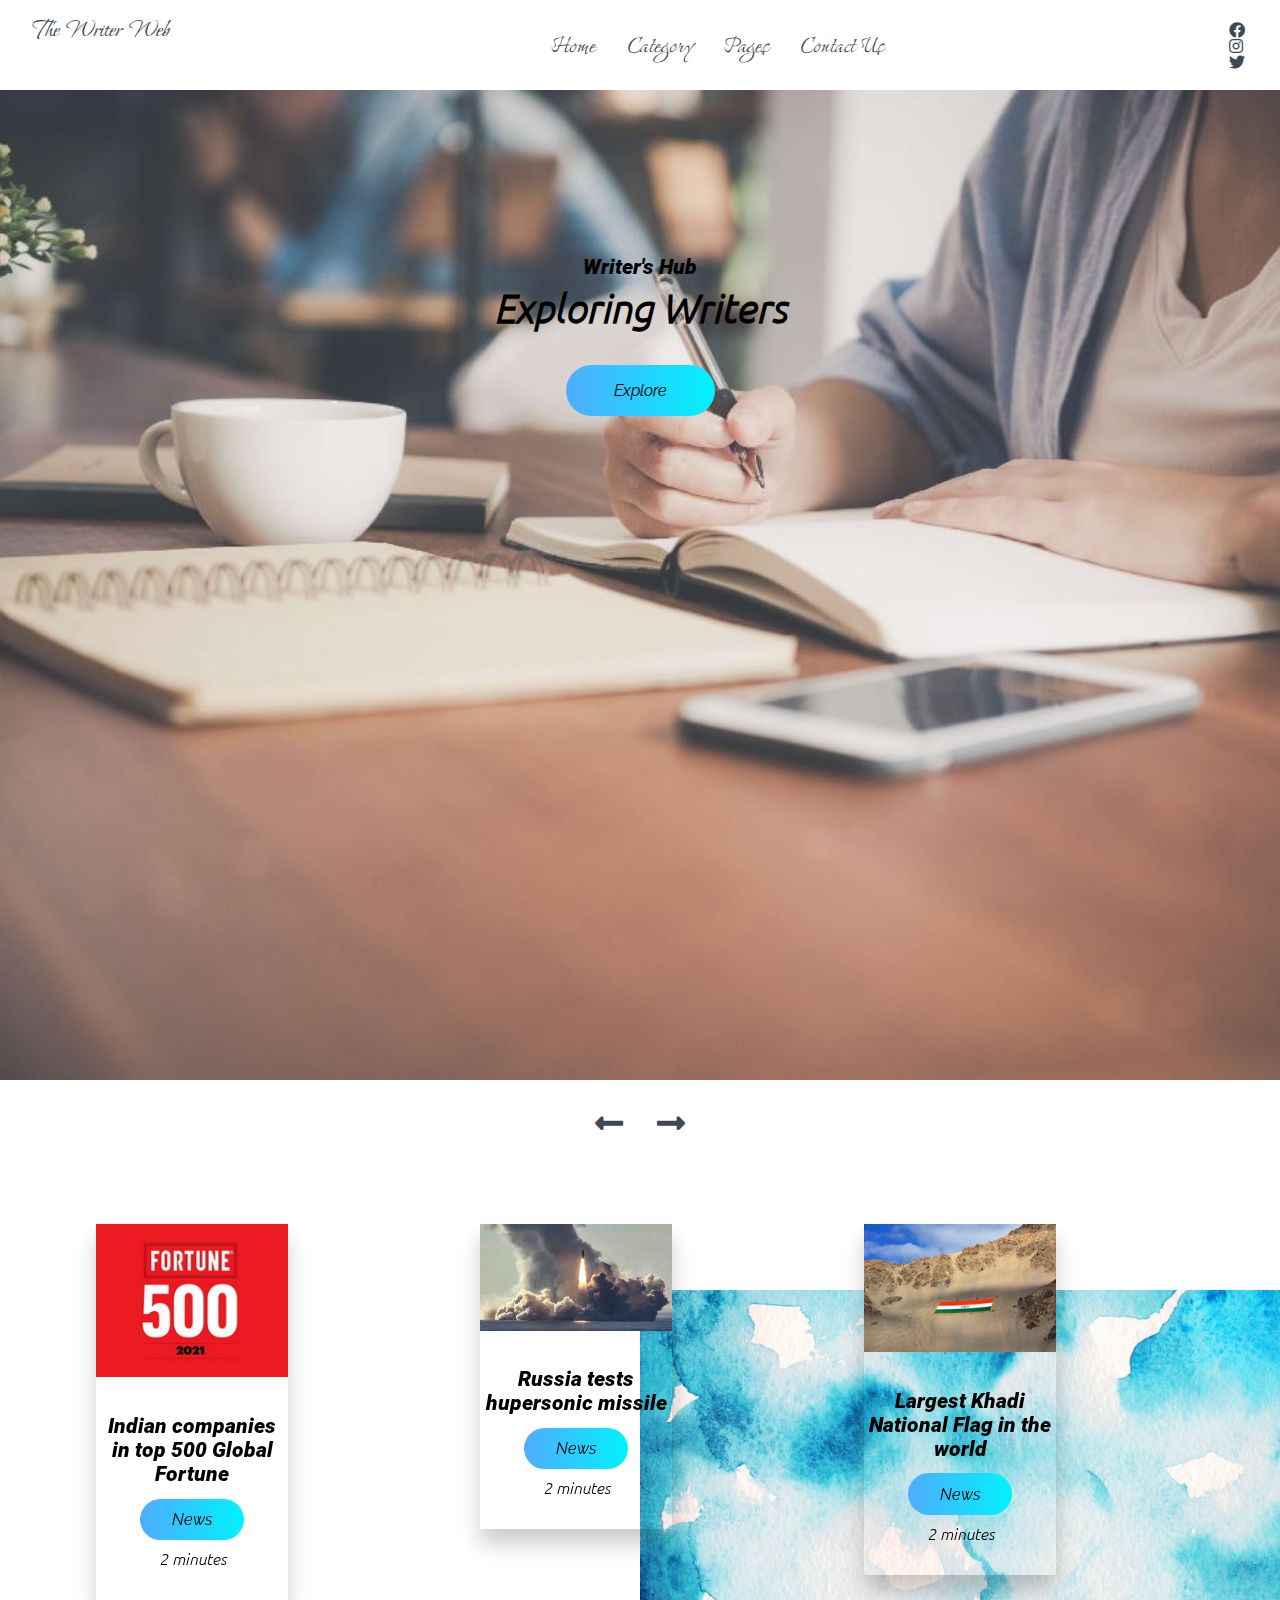
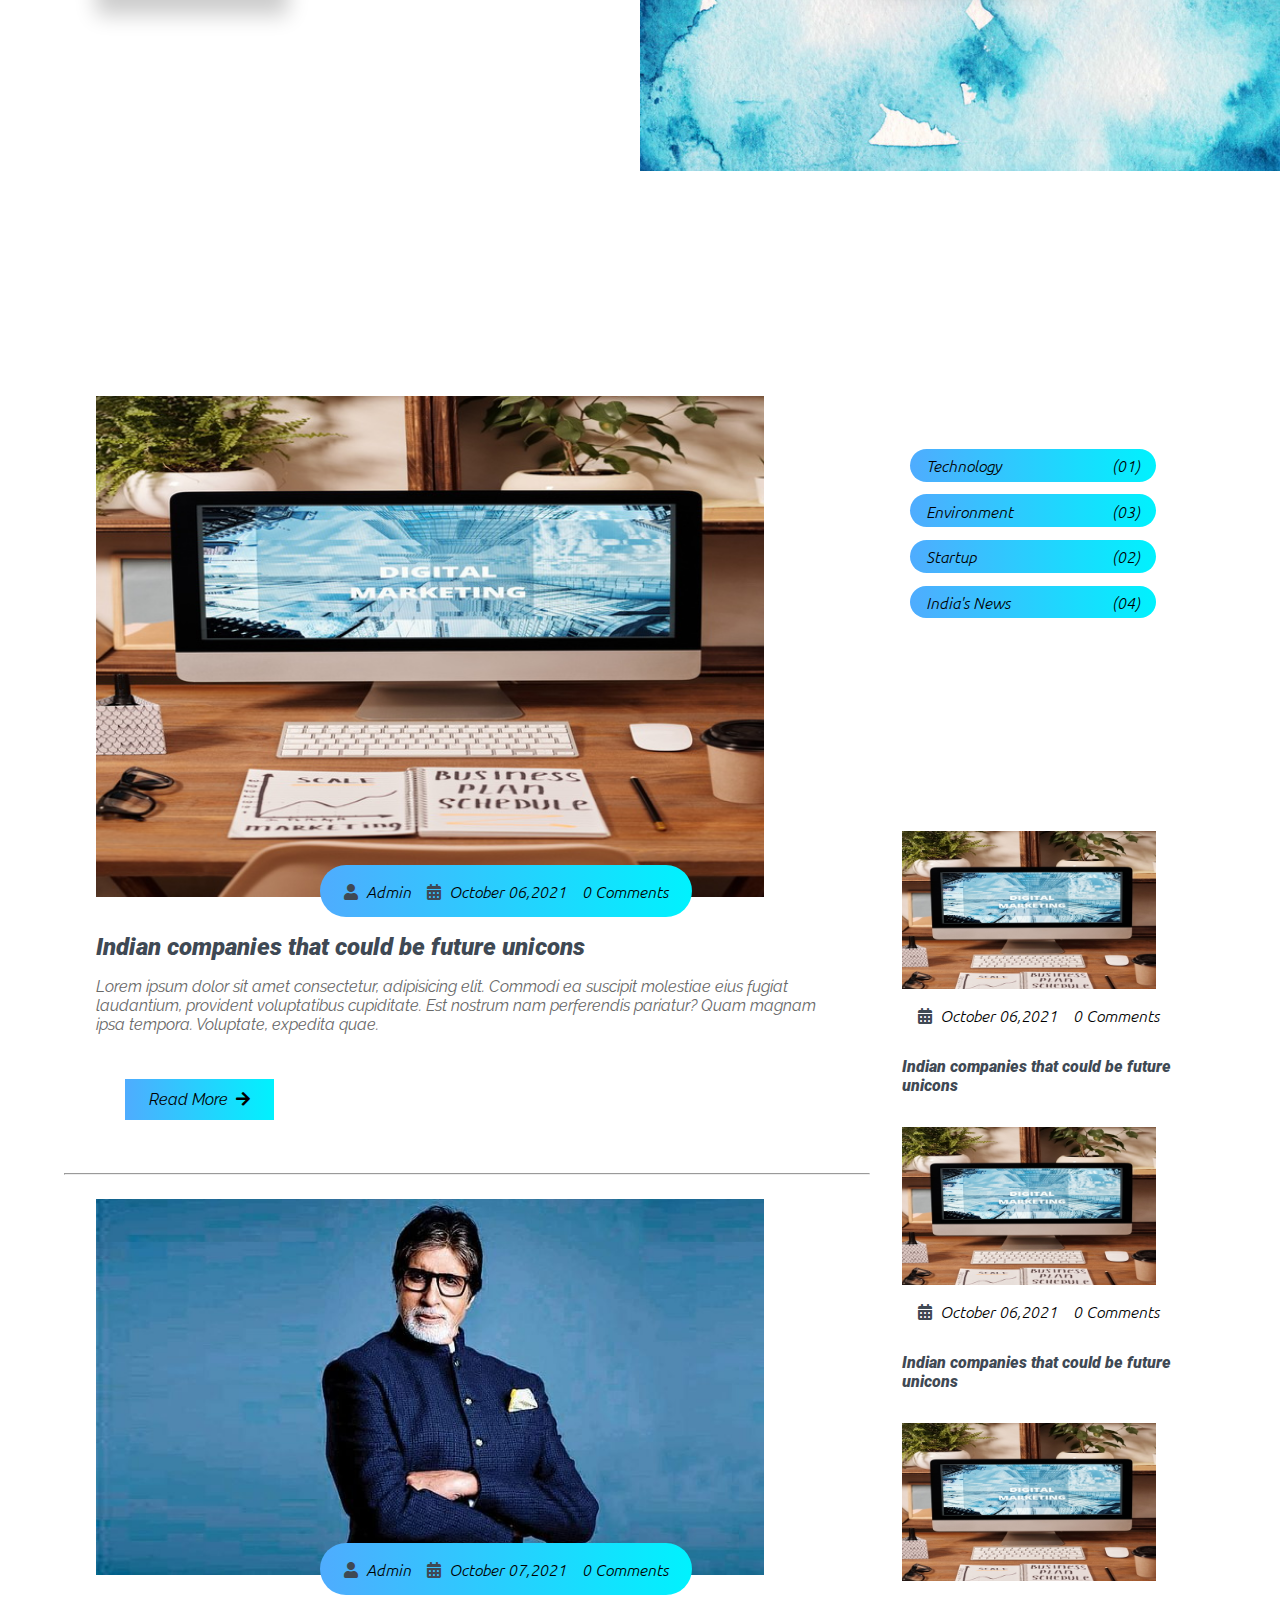
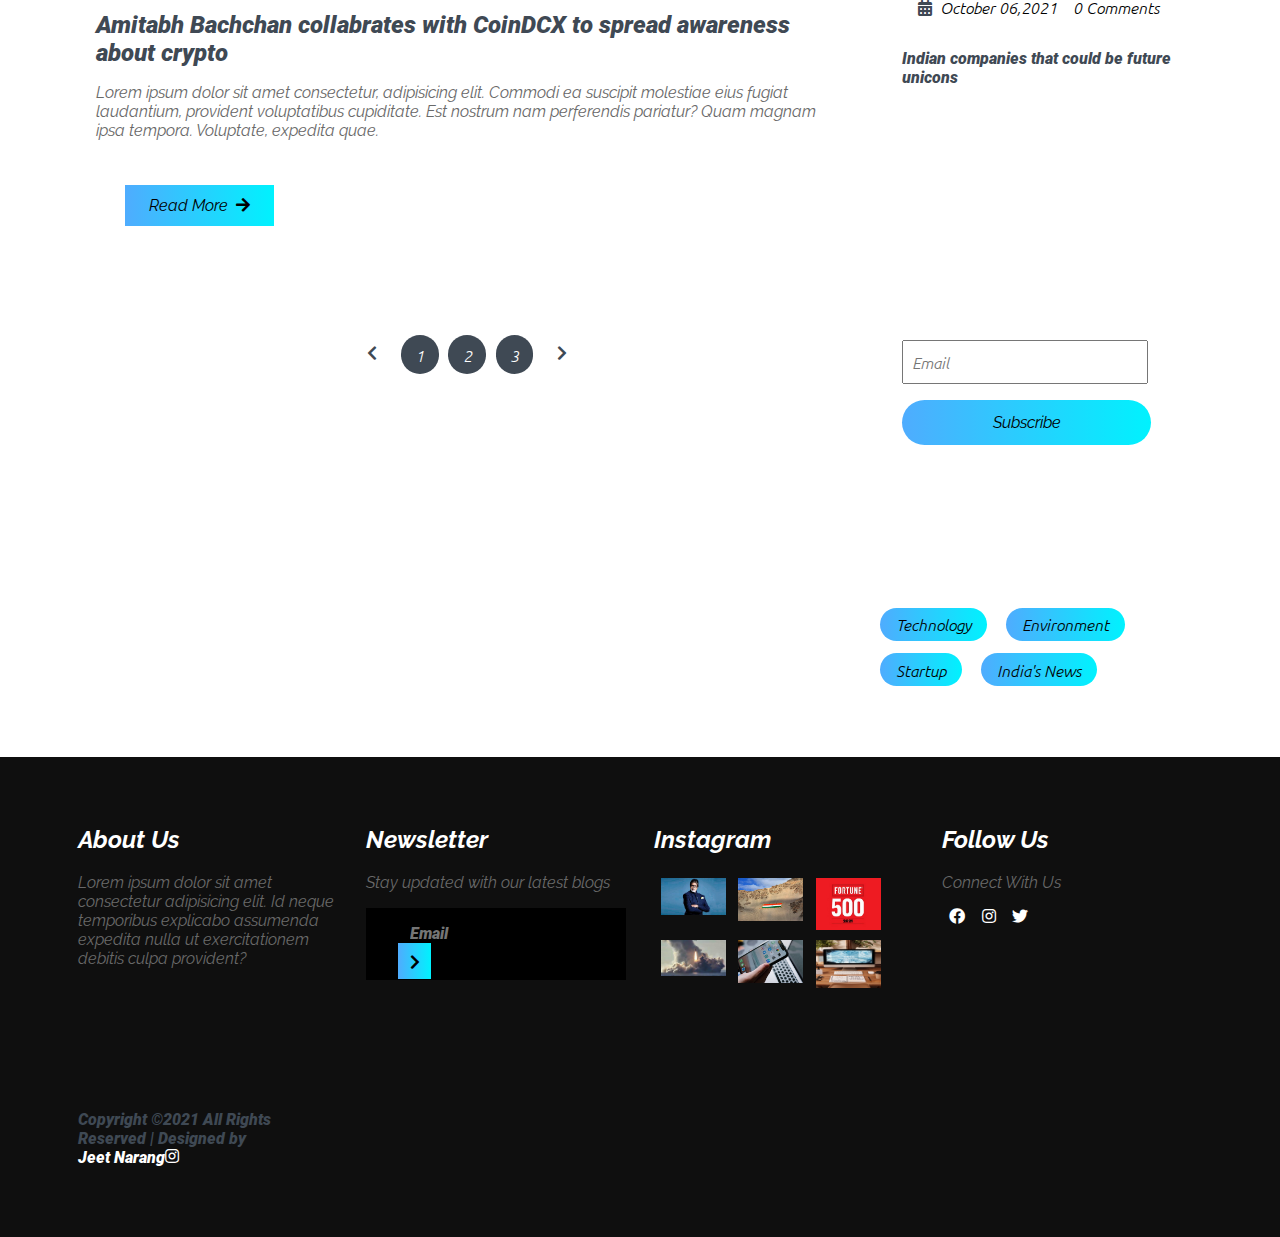
==== index.html @ e05d7107 "init" ====
<!DOCTYPE html>
<html lang="en">
  <head>
    <meta charset="UTF-8" />
    <meta http-equiv="X-UA-Compatible" content="IE=edge" />
    <meta name="viewport" content="width=device-width, initial-scale=1.0" />
    <title>The Writer Web</title>

    <!--Font awesome icon-->

    <link rel="stylesheet" href="./css/all.css" />

    <!-- -------owl-carousel-------- -->
    <link rel="stylesheet" href="./css/owl.carousel.min.css" />
    <link rel="stylesheet" href="./css/owl.theme.default.min.css" />
    <link rel="stylesheet" href="./css/owl.theme.default.css">

    <!--custom style-->
    <link rel="stylesheet" href="./css/style.css" />
  </head>

  <body>
    <!-- -------------------Navigation ------------------------ -->

    <nav class="nav">
      <div class="nav-menu flex-row">
        <div class="nav-brand">
          <a href="#" class="text-gray">The Writer Web</a>
        </div>
        <div class="toggle-collapse">
          <div class="toggle-icons">
            <i class="fas fa-bars"></i>
          </div>
        </div>
        <div>
          <ul class="nav-items">
            <li class="nav-links">
              <a href="#">Home</a>
            </li>
            <li class="nav-links">
              <a href="#">Category</a>
            </li>
            <li class="nav-links">
              <a href="#">Pages</a>
            </li>
            <li class="nav-links">
              <a href="#">Contact Us</a>
            </li>
          </ul>
        </div>
        <div class="social text-gray">
          <a href="#"><i class="fab fa-facebook"></i></a>
          <a href="#"><i class="fab fa-instagram"></i></a>
          <a href="#"><i class="fab fa-twitter"></i></a>
        </div>
      </div>
    </nav>

    <!-- -------x------------Navigation --------------x---------- -->

    <!--------- Main Site Section ------------>

    <main>
      <!----------------Site Title-------------------->

      <section class="site-title">
        <div class="site-background">
          <h3>Writer's Hub</h3>
          <h1>Exploring Writers</h1>
          <button class="btn">Explore</button>
        </div>
      </section>

      <!---------x-------Site Title-----x--------------->

      <!-----------------Blog Carousel----------------->
      <section>
        <div class="blog">
          <div class="container">
            <div class="owl-carousel owl-theme blog-post">
              <div class="blog-content">
                <img src="./Assets/blog/post1.jpg" alt="post-1" />
                <div class="blog-title">
                  <h3>Indian companies in top 500 Global Fortune</h3>
                  <button class="btn btn-blog">News</button>
                  <span>2 minutes</span>
                </div>
              </div>
              <div class="blog-content">
                <img src="./Assets/blog/test missile.jpeg" alt="post-2" />
                <div class="blog-title">
                  <h3>Russia tests hupersonic missile</h3>
                  <button class="btn btn-blog">News</button>
                  <span>2 minutes</span>
                </div>
              </div>
              <div class="blog-content">
                <img src="./Assets/blog/largest khadi flag.jpeg" alt="post-3" />
                <div class="blog-title">
                  <h3>Largest Khadi National Flag in the world</h3>
                  <button class="btn btn-blog">News</button>
                  <span>2 minutes</span>
                </div>
              </div>
              <div class="blog-content">
                <img src="./Assets/blog/sm crisis.jpg" alt="post-4" />
                <div class="blog-title">
                  <h3>Social media down</h3>
                  <button class="btn btn-blog">News</button>
                  <span>2 minutes</span>
                </div>
              </div>
            </div>
            </div>
            <div class="owl-navigation">
              <span class="owl-nav-prev"><i class="fas fa-long-arrow-alt-left"></i></span>
              <span class="owl-nav-next"><i class="fas fa-long-arrow-alt-right"></i></span>
            </div>
            </div>
          </div>
        </div>
      </section>
      <!---------x--------Blog Carousel-----------x---->

      <!-------------- site content---------------->

        <section class="container">
          <div class="site-content">
            <div class="posts">
              <div class="post-content">
                <div class="post-image">
                  <div>
                    <img src="./Assets/Blog content/Startup.jpg" class="img" alt="Blog1" >
                  </div>
                  <div class="post-info flex-row">
                    <span><i class="fas fa-user text-gray"></i>&nbsp;&nbsp;Admin</span>
                    <span><i class="fas fa-calendar-alt text-gray"></i>&nbsp;&nbsp;October 06,2021</span>
                    <span>0 Comments</span>
                  </div>
                </div>
                <div class="post-title">
                  <a href="#">Indian companies that could be future unicons</a>
                  <p>Lorem ipsum dolor sit amet consectetur, adipisicing elit. Commodi ea suscipit molestiae eius fugiat laudantium, provident voluptatibus cupiditate. Est nostrum nam perferendis pariatur? Quam magnam ipsa tempora. Voluptate, expedita quae.</p>
                  <button class="btn post-btn">Read More&nbsp; <i class="fas fa-arrow-right"></i></button>
                </div>
              </div>
              <hr>
              <div class="post-content">
                <div class="post-image">
                  <div>
                    <img src="./Assets/Blog content/AB coindcx.jpg" class="img" alt="Blog2" >
                  </div>
                  <div class="post-info flex-row">
                    <span><i class="fas fa-user text-gray"></i>&nbsp;&nbsp;Admin</span>
                    <span><i class="fas fa-calendar-alt text-gray"></i>&nbsp;&nbsp;October 07,2021</span>
                    <span>0 Comments</span>
                  </div>
                </div>
                <div class="post-title">
                  <a href="#">Amitabh Bachchan collabrates with CoinDCX to spread awareness about crypto</a>
                  <p>Lorem ipsum dolor sit amet consectetur, adipisicing elit. Commodi ea suscipit molestiae eius fugiat laudantium, provident voluptatibus cupiditate. Est nostrum nam perferendis pariatur? Quam magnam ipsa tempora. Voluptate, expedita quae.</p>
                  <button class="btn post-btn">Read More&nbsp; <i class="fas fa-arrow-right"></i></button>
                </div>
              </div>
              <div class="pagination flex-row">
                <a href="#"><i class="fas fa-chevron-left"></i></a>
                <a href="#" class="Pages">1</a>
                <a href="#" class="Pages">2</a>
                <a href="#" class="Pages">3</a>
                <a href="#"><i class="fas fa-chevron-right"></i></a>
              </div>
            </div>
            <aside class="sidebar">
              <div class="category">
                <h2>Category</h2>
                <ul class="category-list">
                  <li class="list-items">
                    <a href="#">Technology</a>
                      <span>(01)</span>
                  </li>
                  <li class="list-items">
                    <a href="#">Environment</a>
                      <span>(03)</span>
                  </li>
                  <li class="list-items">
                    <a href="#">Startup</a>
                      <span>(02)</span>
                  </li>
                  <li class="list-items">
                    <a href="#">India's News</a>
                      <span>(04)</span>
                  </li>
                </ul>
              </div>
              <div class="popular-post">
                <h2>popular Post</h2>
                <div class="post-content">
                  <div class="post-image">
                    <div>
                      <img src="./Assets/Blog content/Startup.jpg" class="img" alt="Blog1" >
                    </div>
                    <div class="post-info flex-row">
                      <span><i class="fas fa-calendar-alt text-gray"></i>&nbsp;&nbsp;October 06,2021</span>
                      <span>0 Comments</span>
                    </div>
                  </div>
                  <div class="post-title">
                    <a href="#">Indian companies that could be future unicons</a>
                  </div>
                </div>
                <div class="post-content">
                  <div class="post-image">
                    <div>
                      <img src="./Assets/Blog content/Startup.jpg" class="img" alt="Blog1" >
                    </div>
                    <div class="post-info flex-row">
                      <span><i class="fas fa-calendar-alt text-gray"></i>&nbsp;&nbsp;October 06,2021</span>
                      <span>0 Comments</span>
                    </div>
                  </div>
                  <div class="post-title">
                    <a href="#">Indian companies that could be future unicons</a>
                  </div>
                </div>
                <div class="post-content">
                  <div class="post-image">
                    <div>
                      <img src="./Assets/Blog content/Startup.jpg" class="img" alt="Blog1" >
                    </div>
                    <div class="post-info flex-row">
                      <span><i class="fas fa-calendar-alt text-gray"></i>&nbsp;&nbsp;October 06,2021</span>
                      <span>0 Comments</span>
                    </div>
                  </div>
                  <div class="post-title">
                    <a href="#">Indian companies that could be future unicons</a>
                  </div>
                </div>
              </div>
              <div class="newsletter">
                <h2>Newsletter</h2>
                <div class="form-element">
                  <input type="text" class="input-element" placeholder="Email">
                  <button class="btn form-btn">Subscribe</button>
                </div>
              </div>
              <div class="popular-tags">
                <h2>Popular Tags</h2>
                <div class="tags flex-row">
                  <span class="tag">Technology</span>
                  <span class="tag">Environment</span>
                  <span class="tag">Startup</span>
                  <span class="tag">India's News</span>
                </div>
              </div>
            </aside>
          </div>
        </section>

      <!----x---------- site content------------x---->
    </main>

    <!----x----- Main Site Section -----x------->


    <!-- ---------Footer----------- -->

    <footer class="footer">
      <div class="container">
        <div class="about-us">
          <h2>About Us</h2>
          <p>Lorem ipsum dolor sit amet consectetur adipisicing elit. Id neque temporibus explicabo assumenda expedita nulla ut exercitationem debitis culpa provident?</p>
        </div>
        <div class="newsletter">
          <h2>Newsletter</h2> 
          <p>Stay updated with our latest blogs</p>
          <div class="form-element">
            <input type="text" placeholder="Email"><span><i class="fas fa-chevron-right"></i></span>
          </div>
        </div>
        <div class="instagram">
          <h2>Instagram</h2>
          <div class="flex-row">
            <img src="./Assets/Instagram/Amitabh coindcx.jpg" alt="insta1">
            <img src="./Assets/Instagram/khadi flag.jpeg" alt="insta2">
            <img src="./Assets/Instagram/Fortune.jpg" alt="insta3">
          </div>
          <div class="flex-row">
            <img src="./Assets/Instagram/Russia test.jpeg" alt="insta4">
            <img src="./Assets/Instagram/Social Media.jpg" alt="insta5">
            <img src="./Assets/Instagram/Start-up.jpg" alt="insta6">
          </div>
        </div>
        <div class="follow-us">
          <h2>Follow Us</h2>
          <p>Connect With Us</p>
          <div>
            <i class="fab fa-facebook"></i>
            <i class="fab fa-instagram"></i>
            <i class="fab fa-twitter"></i>
        </div>
      </div>
      <div class="rights">
        <h4 class="text-gray">
          Copyright &copy;2021 All Rights Reserved | Designed by 
          <a href="https://www.instagram.com/jeetnarang/" target="black">Jeet Narang <i class="fab fa-instagram"></i></a>
        </h4>
      </div>
    </footer>

    <!-- ---x------Footer--------x--- -->
  </body>
  <!--jQuery Library file-->
  <script src="./js/jquery-3.6.0.min.js"></script>

  <!-- -------owl-carousel js-------- -->
  <script src="./js/owl.carousel.min.js"></script>

  <!--custom Javascript file-->
  <script src="./js/main.js"></script>
  <script>
  console.log($);
  </script>
</html>
---- css/style.css ----
@import url("../css/fonts.css");

html,
body {
  margin: 0%;
  box-sizing: border-box;
  overflow-x: hidden;
}

:root {
  /*   theme font-family  */

  --Bonheur_Royale: "Bonheur_Royale", cursive;
  --Grey_Qo: "Grey_Qo", cursive;
  --Raleway: "Raleway", cursive;
  --Roboto: "Roboto", cursive;
  --Ubuntu: "Ubuntu", cursive;

  /*  Theme Color  */
  --text-gray: #3f4954;
  --light-blue: #90e0ef;
  --bg-color: #0f0f0f;
  --white: #ffffff;
  --midnight: #104f55;

  /* gradient color*/
  --web: linear-gradient(to right, #4facfe 0%, #00f2fe 100%);
}

/*------------Global classes-------------*/

a {
  display: flex;
  text-decoration: none;
  color: var(--text-gray);
}

.flex-row {
  display: flex;
  flex-direction: row;
  flex-wrap: wrap;
}

ul {
  list-style-type: none;
}

h1 {
  font-family: var(--Ubuntu);
  font-size: 2.5rem;
}

h2 {
  font-family: var(--Raleway);
}

h3 {
  font-family: var(--Roboto);
  font-size: 1.3rem;
}
.btn {
  border: none;
  border-radius: 2rem;
  padding: 1rem 3rem;
  font-size: 1rem;
  font-family: var(--Raleway);
  cursor: pointer;
}

span {
  font-family: var(--Ubuntu);
}

.container {
  margin: 0 5vw;
}

.text-gray {
  color: var(--text-gray);
}

p {
  font-family: var(--Raleway);
  color: dimgrey;
}

/*------x------Global classes------x-------*/

/*-------------navbar-----------*/

.nav {
  background: white;
  padding: 0 2rem;
  height: 0rem;
  min-height: 10vh;
  overflow: hidden;
  transition: height 1s ease-in-out;
}

.nav-menu {
  justify-content: space-between;
}

.toggle-collapse {
  position: absolute;
  top: 0%;
  width: 90%;
  cursor: pointer;
  display: none;
}

.toggle-icons {
  display: flex;
  justify-content: flex-end;
  padding: 1.7rem 0;
}

.toggle-icons i {
  font-size: 1.4rem;
  color: var(--text-gray);
}

.collapse {
  height: 30rem;
}

.nav-items {
  display: flex;
  margin: 0;
}

.nav-links {
  padding: 1.6rem 1rem;
  font-size: 1.1rem;
  position: relative;
  font-family: var(--Grey_Qo);
  font-size: 1.8rem;
}

.nav-links:hover {
  background-color: var(--midnight);
}

.nav-links:hover a {
  color: var(--white);
}

.nav-brand a {
  font-size: 1.6rem;
  padding: 1rem 0;
  display: block;
  font-family: var(--Bonheur_Royale);
  font-size: 1.6rem;
}

.social {
  padding: 1.4rem 0;
}

.social i {
  padding: 0 0.2rem;
}

.social i:hover {
  color: #00f2fe;
}
/*----x---------navbar-----x------*/

/* ---------Main Section-------------- */

/*----------Site Title-------------*/

.site-title {
  background: url(../Assets/background\ image01.jpg);
  background-size: cover;
  height: 110vh;
  display: flex;
  justify-content: center;
}

.site-background {
  padding-top: 10rem;
  text-align: center;
  color: black;
}

.site-title h1,
h3 {
  margin: 0.3rem;
}

.btn {
  margin: 1.8rem;
  background: var(--web);
}

.btn:hover {
  background: transparent;
  border: 1px solid white;
  color: black;
}

/*-----x-----Site Title------x-------*/

/*---------------Blog Carousel--------------*/

.blog {
  background: url(..//Assets/abstract.jpg);
  background-repeat: no-repeat;
  background-position: right;
  height: 100vh;
  width: 100%;
  background-size: 50%;
}

.blog-post {
  padding-top: 6rem;
}

.blog-content {
  display: flex;
  flex-direction: column;
  text-align: center;
  width: 50%;
  margin: 3rem 2rem;
  box-shadow: 0 15px 20px rgba(0, 0, 0, 0.2);
}

.blog-title {
  padding: 2rem 0;
}

.btn-blog {
  padding: 0.7rem 2rem;
  background: var(--web);
  margin: 0.5rem;
}

.blog-content span {
  display: block;
}

.owl-nav {
  position: absolute;
  top: 0%;
  margin: 0 auto;
  width: 100%;
}

.owl-nav .owl-nav-prev.owl-nav-prev,
.owl-nav .owl-nav-next.owl-nav-next {
  color: var(--text-gray);
  background: transparent;
  font-size: 2rem;
}

.owl-theme .owl-nav [class*="owl-"]:hover {
  background: transparent;
  color: var(--text-gray);
}

/*-----x----------Blog Carousel------x--------*/

/*--------- site content----------*/

.site-content {
  display: grid;
  grid-template-columns: 70% 30%;
}

.post-content {
  width: 100%;
}

.post-content > .post-image,
.post-title {
  padding: 1rem 2rem;
  position: relative;
}
.post-content > .post-image .post-info {
  background: var(--web);
  padding: 1rem 1rem;
  position: absolute;
  bottom: 0%;
  left: 20vw;
  border-radius: 3rem;
}

.post-content > .post-image > div {
  overflow: hidden;
}

.site-content .post-content > .post-image .img {
  width: 90%;
  transition: all 1s ease;
}

.post-content > .post-image .img:hover {
  transform: scale(1.3);
}

.post-content > .post-image .post-info span {
  margin: 0 0.5rem;
}

.post-title a {
  font-family: var(--Roboto);
  font-size: 1.5rem;
}
.post-btn {
  border-radius: 0;
  padding: 0.7rem 1.5rem;
}

.site-content .pagination {
  justify-content: center;
  color: var(--text-gray);
  margin: 4rem 0;
}

.pagination a {
  padding: 0.6rem 0.9rem;
  border-radius: 2rem;
  margin: 0 0.3rem;
  font-family: var(--Ubuntu);
}

.Pages {
  background: var(--text-gray);
  color: white;
}

/*-----x---- site content------x----*/

/*--------Sidebar----------*/

.site-content > .sidebar .category-list {
  font-family: var(--Ubuntu);
}

.site-content > .sidebar .category-list .list-items {
  background: var(--web);
  padding: 0.4rem 1rem;
  margin: 0.8rem 0;
  border-radius: 3rem;
  width: 70%;
  display: flex;
  justify-content: space-between;
}

.site-content > .sidebar .category-list .list-items a {
  color: black;
}

.popular-post .site-content {
  padding: 1rem 0;
}

.popular-post h2 {
  padding-top: 8rem;
}

.popular-post .post-info {
  padding-top: 0.4rem 0.1rem !important;
  bottom: 0rem !important;
  left: 1.5rem !important;
  border-radius: 0rem !important;
  background: white !important;
}

.popular-post a {
  font-size: 1rem;
}

.newsletter {
  padding-top: 10rem;
}

.form-element {
  padding: 0.5rem 2rem;
}

.input-element {
  width: 80%;
  height: 1.9rem;
  padding: 0.3rem 0.5rem;
  font-family: var(--Ubuntu);
  font-size: 1rem;
}

.form-btn {
  padding: 0.8rem 32%;
  margin: 1rem 0;
}

.popular-tags {
  padding: 4rem 0;
}

.popular-tags .tags .tag {
  background: var(--web);
  padding: 0.4rem 1rem;
  border-radius: 3rem;
  margin: 0.4rem 0.6rem;
}
/*---x-----Sidebar-------x---*/

/* -----x----Main Section------x------- */

/* --------Footer----------*/

.footer {
  height: 100%;
  background: var(--bg-color);
  position: relative;
}

.footer .container {
  display: grid;
  grid-template-columns: repeat(4, 1fr);
}

.footer .container > div {
  flex-grow: 1;
  flex-basis: 0;
  padding: 3rem 0.9rem;
}

.container h2 {
  color: var(--white);
}

footer.footer .newsletter .form-element {
  background: black;
  display: inline-block;
}

footer.footer .newsletter .form-element input {
  padding: 0.5rem 0.7rem;
  border: none;
  background: transparent;
  color: white;
  font-family: var(--Roboto);
  font-size: 1rem;
  width: 74%;
}

footer.footer .newsletter .form-element span {
  background: var(--web);
  padding: 0.5rem 0.7rem;
  cursor: pointer;
}

footer.footer .newsletter .form-element .form-btn {
  background: var(--web);
}

.footer .instagram div > img {
  display: inline-block;
  width: 25%;
  height: 50%;
  margin: 0.3rem 0.4rem;
}

footer.footer .follow-us div i {
  color: var(--white);
  padding: 0 0.4rem;
}

footer.footer .rights {
  justify-content: center;
  font-family: var(--Roboto);
  color: white;
}

footer.footer .rights h4 a {
  color: white;
}

/* ---x-----Footer-------x---*/

/*    Viewpoint less then or equal to 750px    */

@media only screen and (max-width: 750px) {
  .nav-menu,
  .nav-items {
    flex-direction: column;
  }

  .toggle-collapse {
    display: initial;
  }
}

/*  x  Viewpoint less then or equal to 750px  x  */
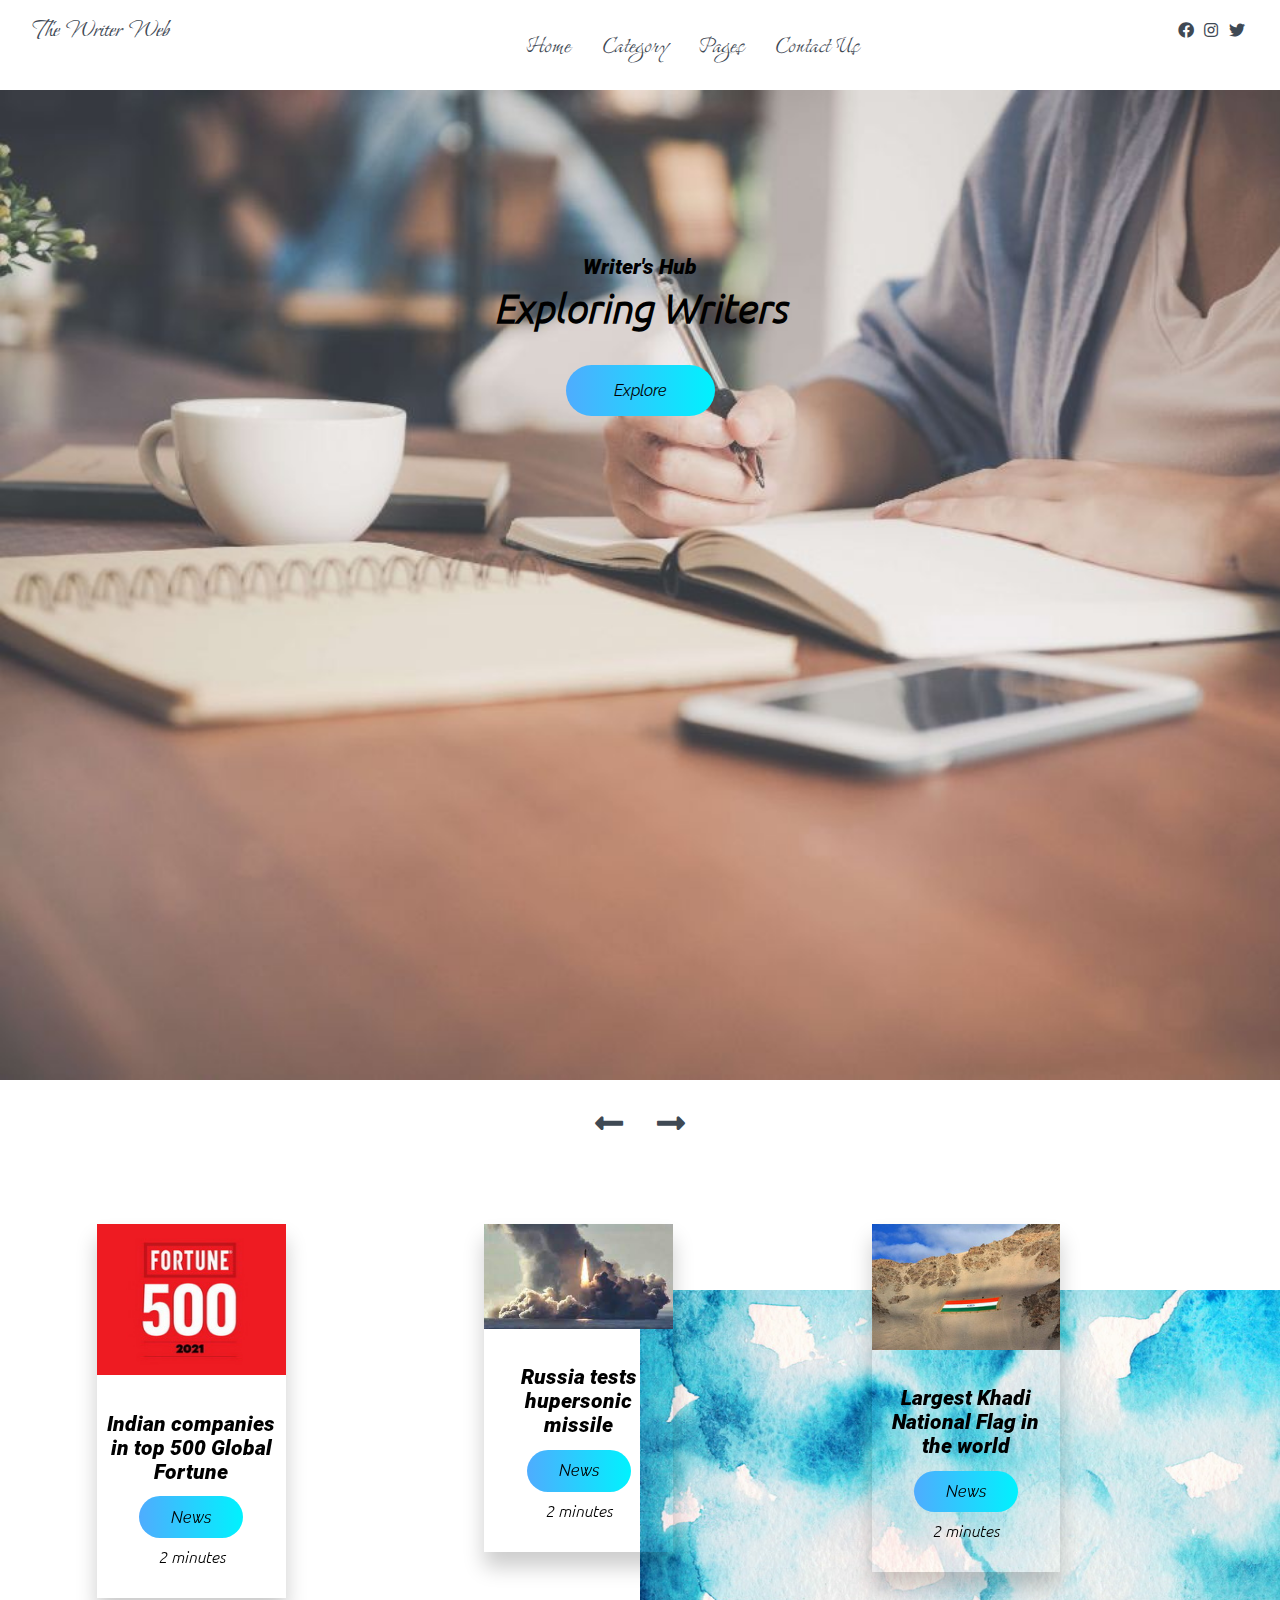
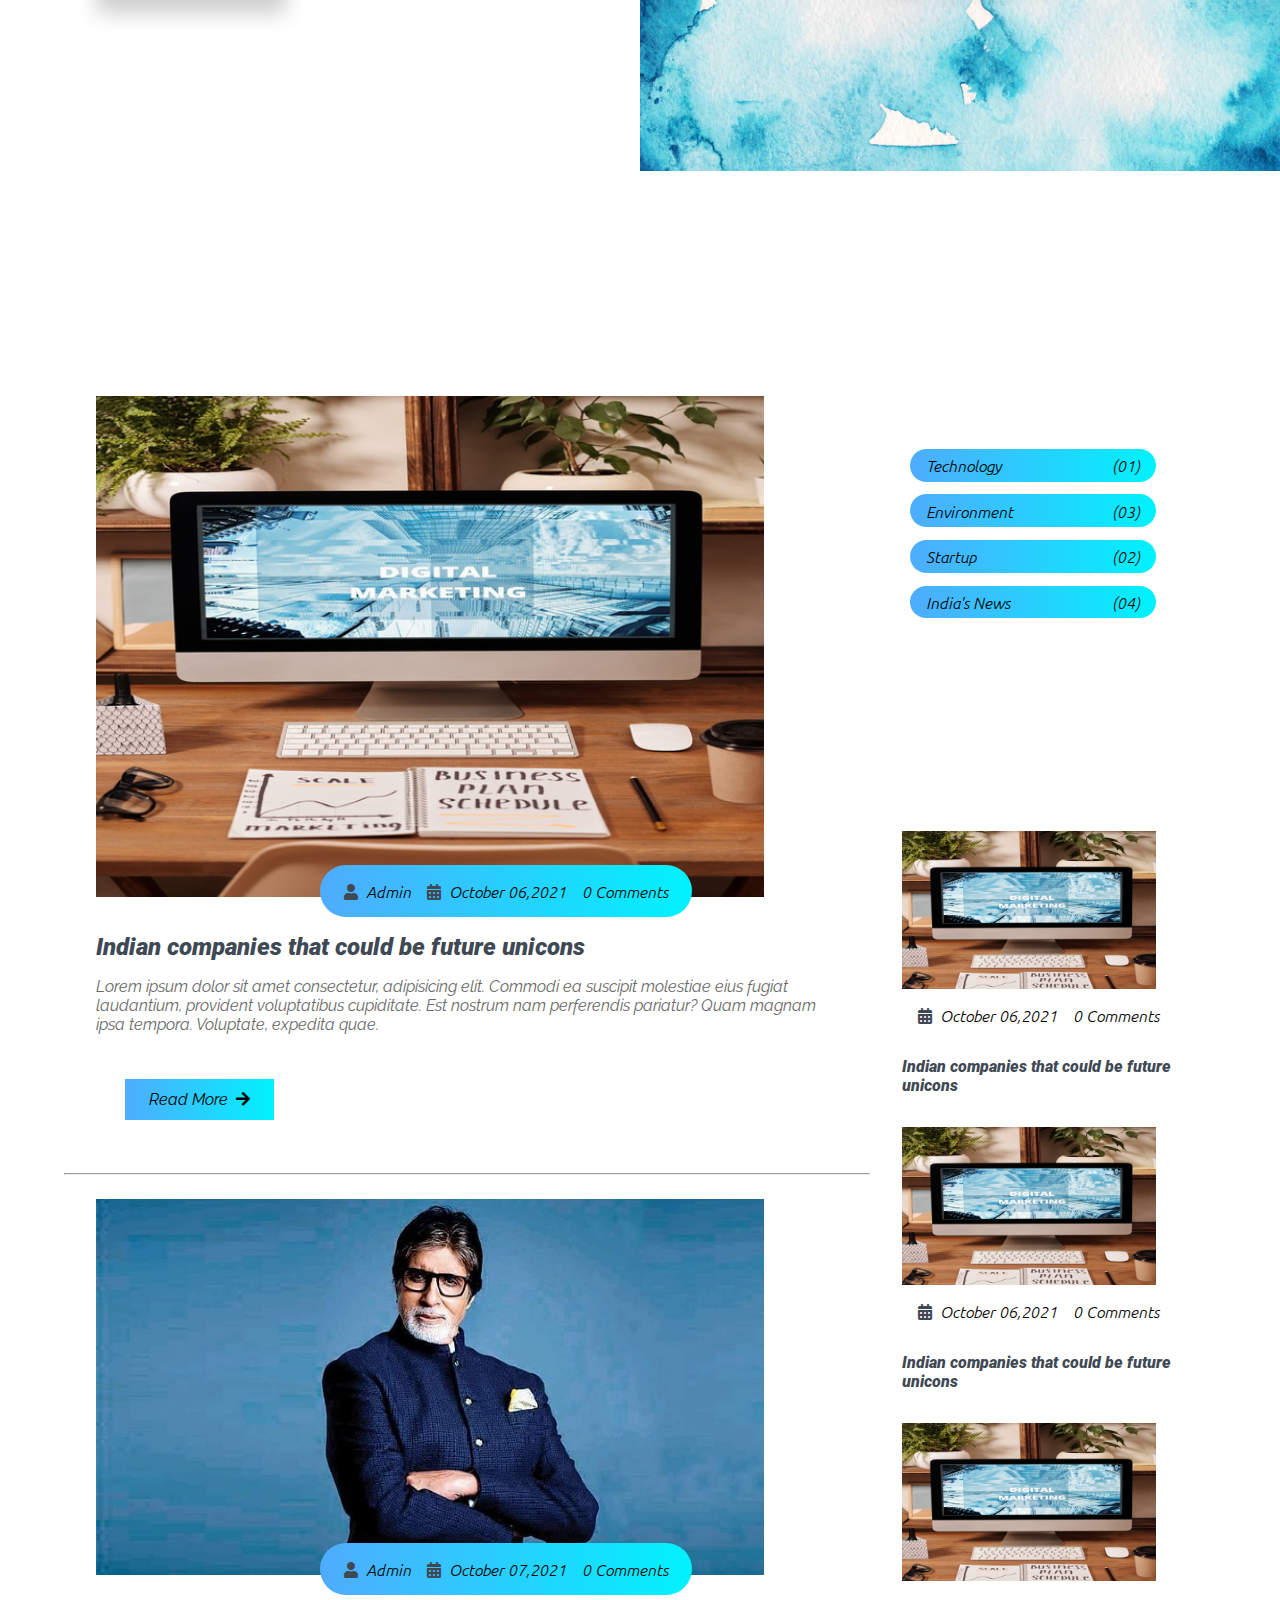
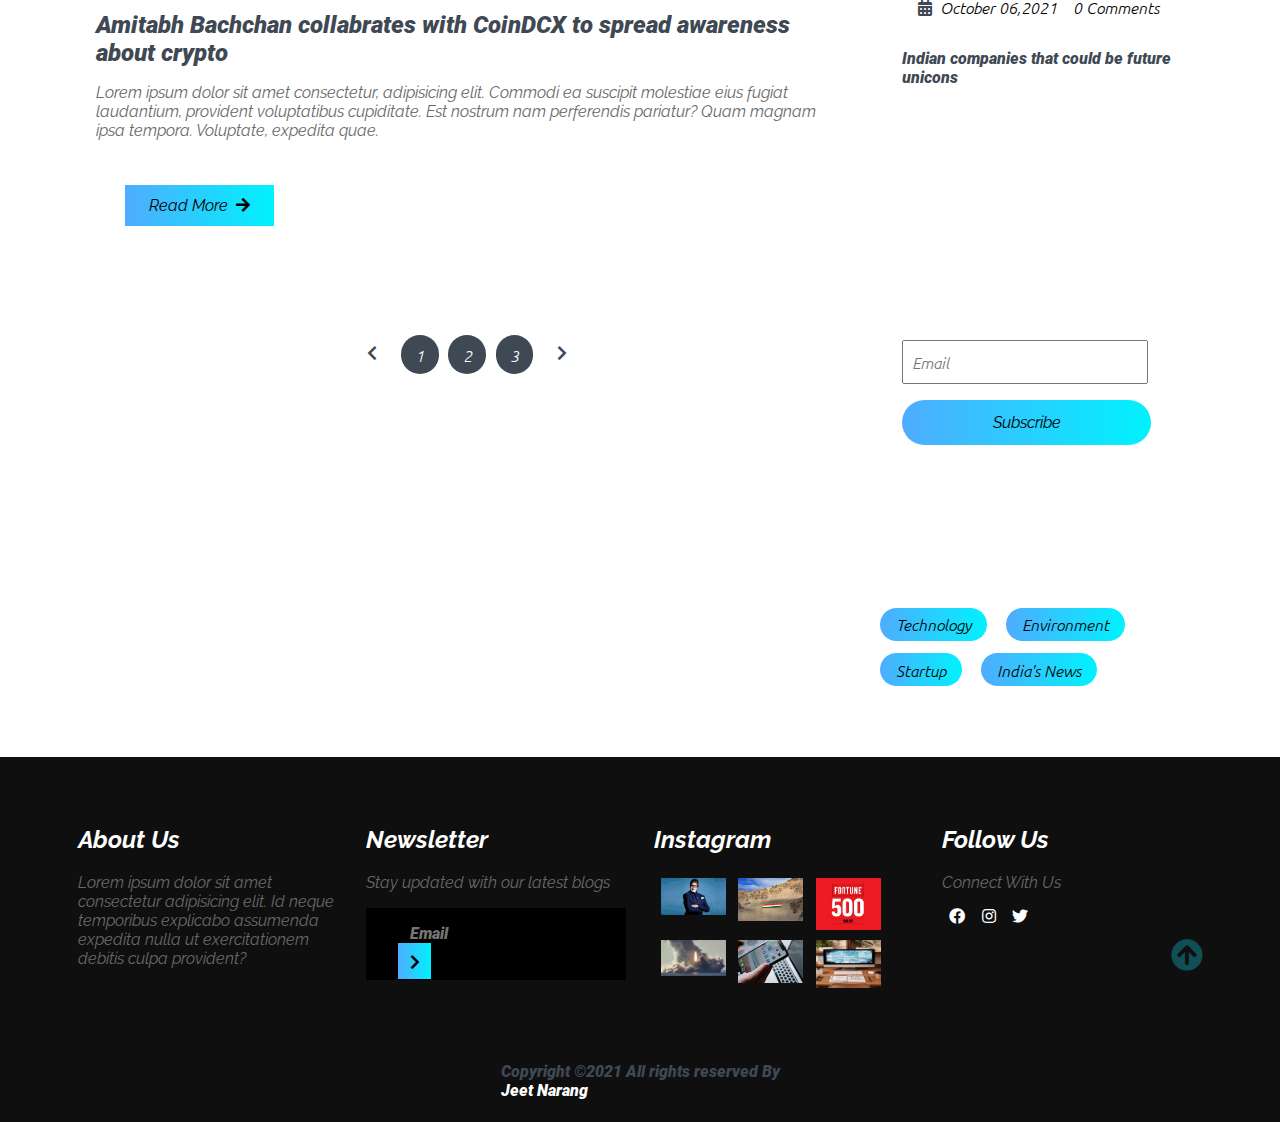
==== commit c3c4f2f1: "init" ====
--- a/index.html
+++ b/index.html
@@ -11,9 +11,9 @@
     <link rel="stylesheet" href="./css/all.css" />
 
     <!-- -------owl-carousel-------- -->
-    <link rel="stylesheet" href="./css/owl.carousel.min.css" />
-    <link rel="stylesheet" href="./css/owl.theme.default.min.css" />
-    <link rel="stylesheet" href="./css/owl.theme.default.css">
+    <link rel="stylesheet" href="https://cdnjs.cloudflare.com/ajax/libs/OwlCarousel2/2.3.4/assets/owl.carousel.css" />
+    <link rel="stylesheet" href="https://cdnjs.cloudflare.com/ajax/libs/OwlCarousel2/2.3.4/assets/owl.carousel.min.css" />
+    <link rel="stylesheet" href="https://cdnjs.cloudflare.com/ajax/libs/OwlCarousel2/2.3.4/assets/owl.theme.default.min.css">
 
     <!--custom style-->
     <link rel="stylesheet" href="./css/style.css" />
@@ -300,11 +300,14 @@
             <i class="fab fa-twitter"></i>
         </div>
       </div>
-      <div class="rights">
+    </div>
+      <div class="rights flex-row">
         <h4 class="text-gray">
-          Copyright &copy;2021 All Rights Reserved | Designed by 
-          <a href="https://www.instagram.com/jeetnarang/" target="black">Jeet Narang <i class="fab fa-instagram"></i></a>
+          Copyright &copy;2021 All rights reserved By<a href="https://www.instagram.com/jeetnarang/"> Jeet Narang</a>
         </h4>
+      </div>
+      <div class="move-up">
+        <span><i class="fas fa-arrow-circle-up fa-2x"></i></span>
       </div>
     </footer>
 
@@ -314,11 +317,9 @@
   <script src="./js/jquery-3.6.0.min.js"></script>
 
   <!-- -------owl-carousel js-------- -->
-  <script src="./js/owl.carousel.min.js"></script>
+  <script src="https://cdnjs.cloudflare.com/ajax/libs/OwlCarousel2/2.3.4/owl.carousel.min.js"></script>
 
   <!--custom Javascript file-->
   <script src="./js/main.js"></script>
-  <script>
-  console.log($);
-  </script>
+  
 </html>
--- a/css/style.css
+++ b/css/style.css
@@ -164,6 +164,11 @@
 .social i:hover {
   color: #00f2fe;
 }
+
+.social a {
+  display: inline-block;
+}
+
 /*----x---------navbar-----x------*/
 
 /* ---------Main Section-------------- */
@@ -391,6 +396,10 @@
 .form-btn {
   padding: 0.8rem 32%;
   margin: 1rem 0;
+}
+
+.form-btn:active {
+  transform: scale(0.8);
 }
 
 .popular-tags {
@@ -470,11 +479,26 @@
 footer.footer .rights {
   justify-content: center;
   font-family: var(--Roboto);
+}
+
+footer.footer .rights h4 a {
+  text-align: center;
   color: white;
 }
 
-footer.footer .rights h4 a {
+.move-up {
+  position: absolute;
+  right: 6%;
+  top: 50%;
+}
+
+.move-up span {
+  color: var(--midnight);
+}
+
+.move-up span:hover {
   color: white;
+  cursor: pointer;
 }
 
 /* ---x-----Footer-------x---*/
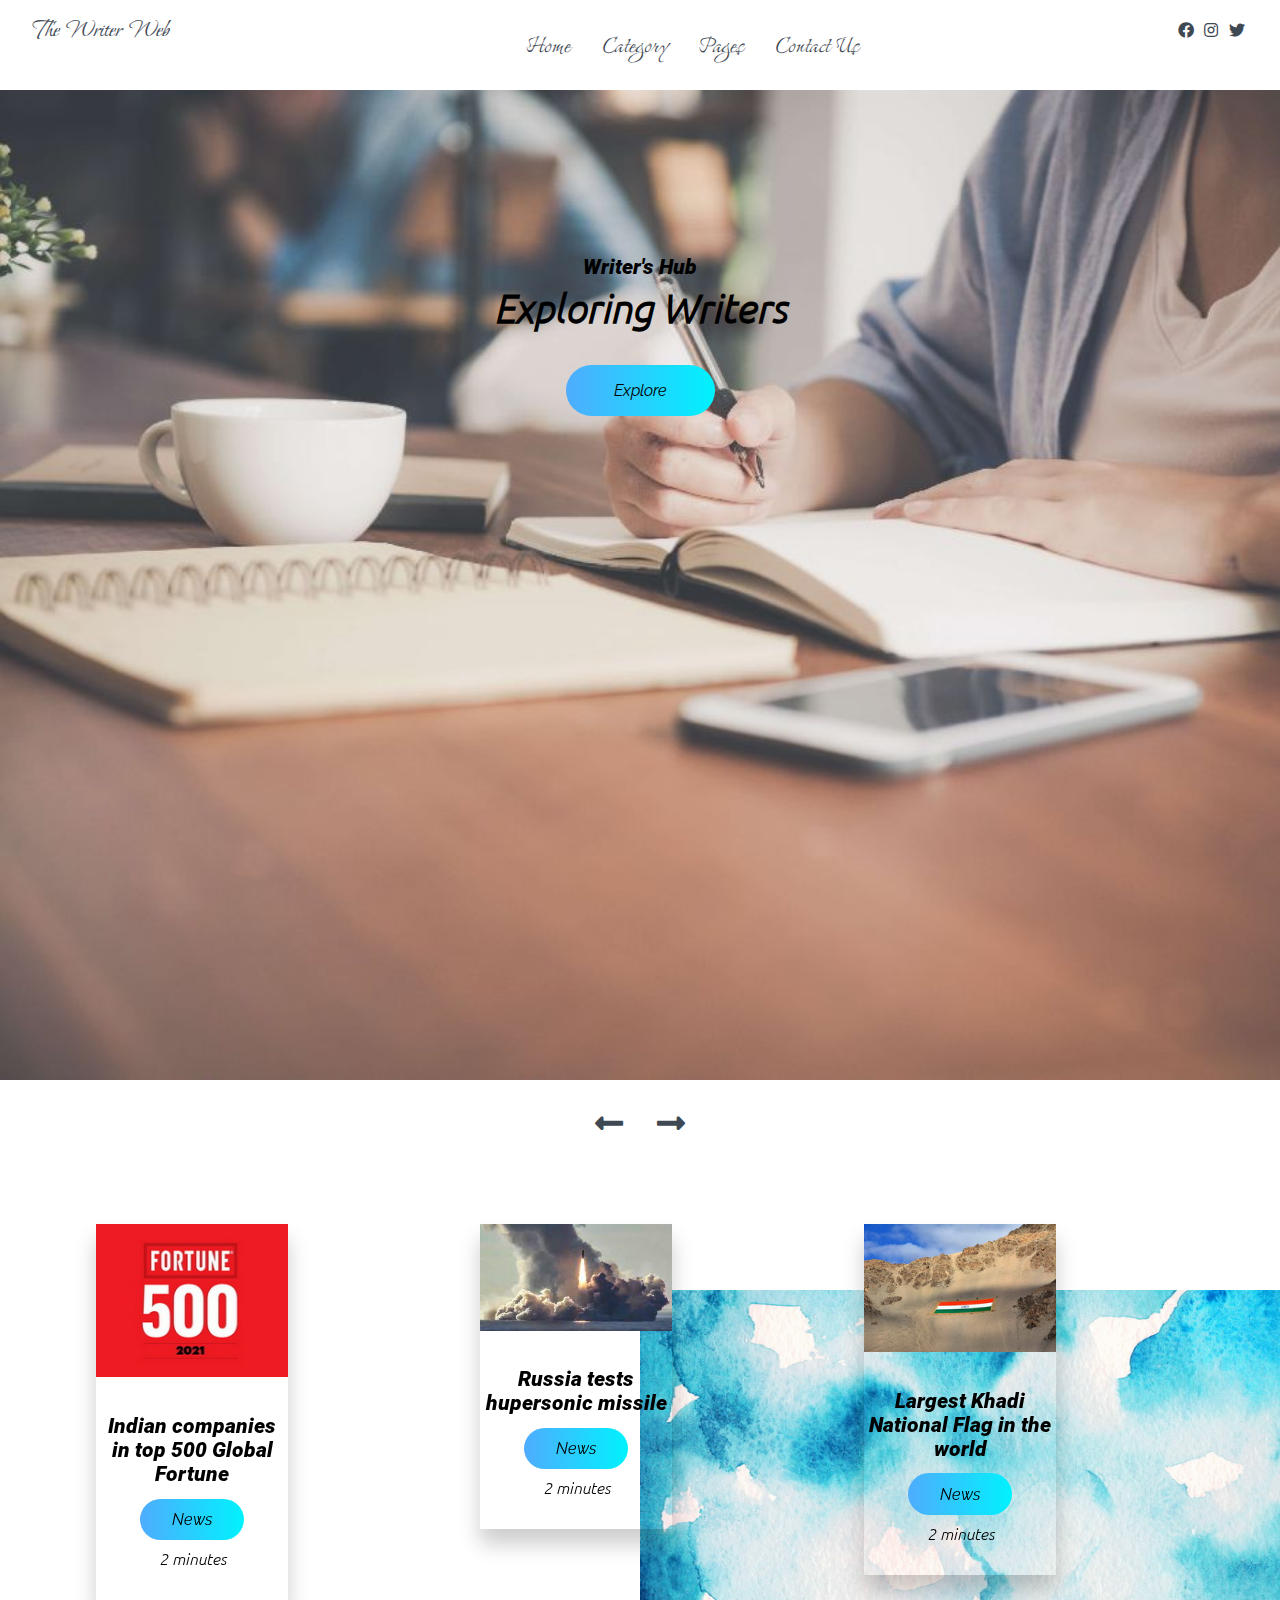
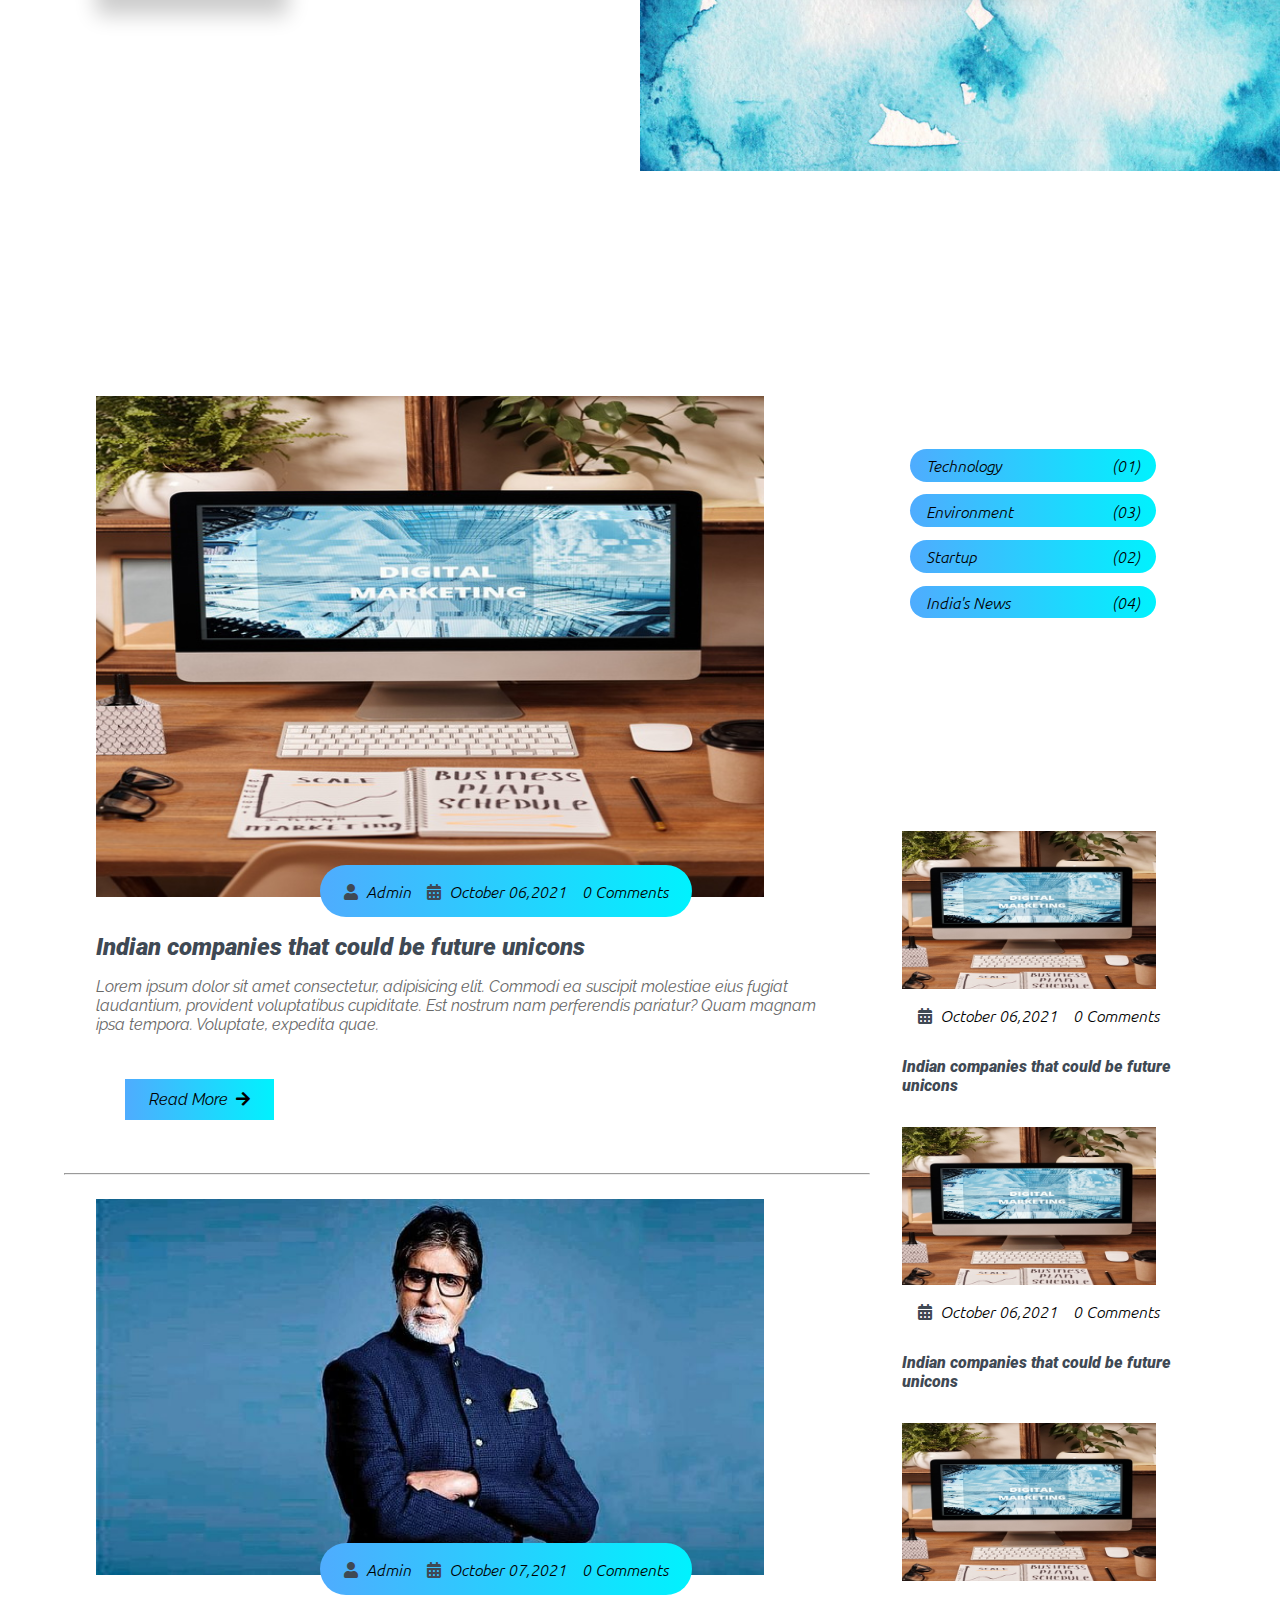
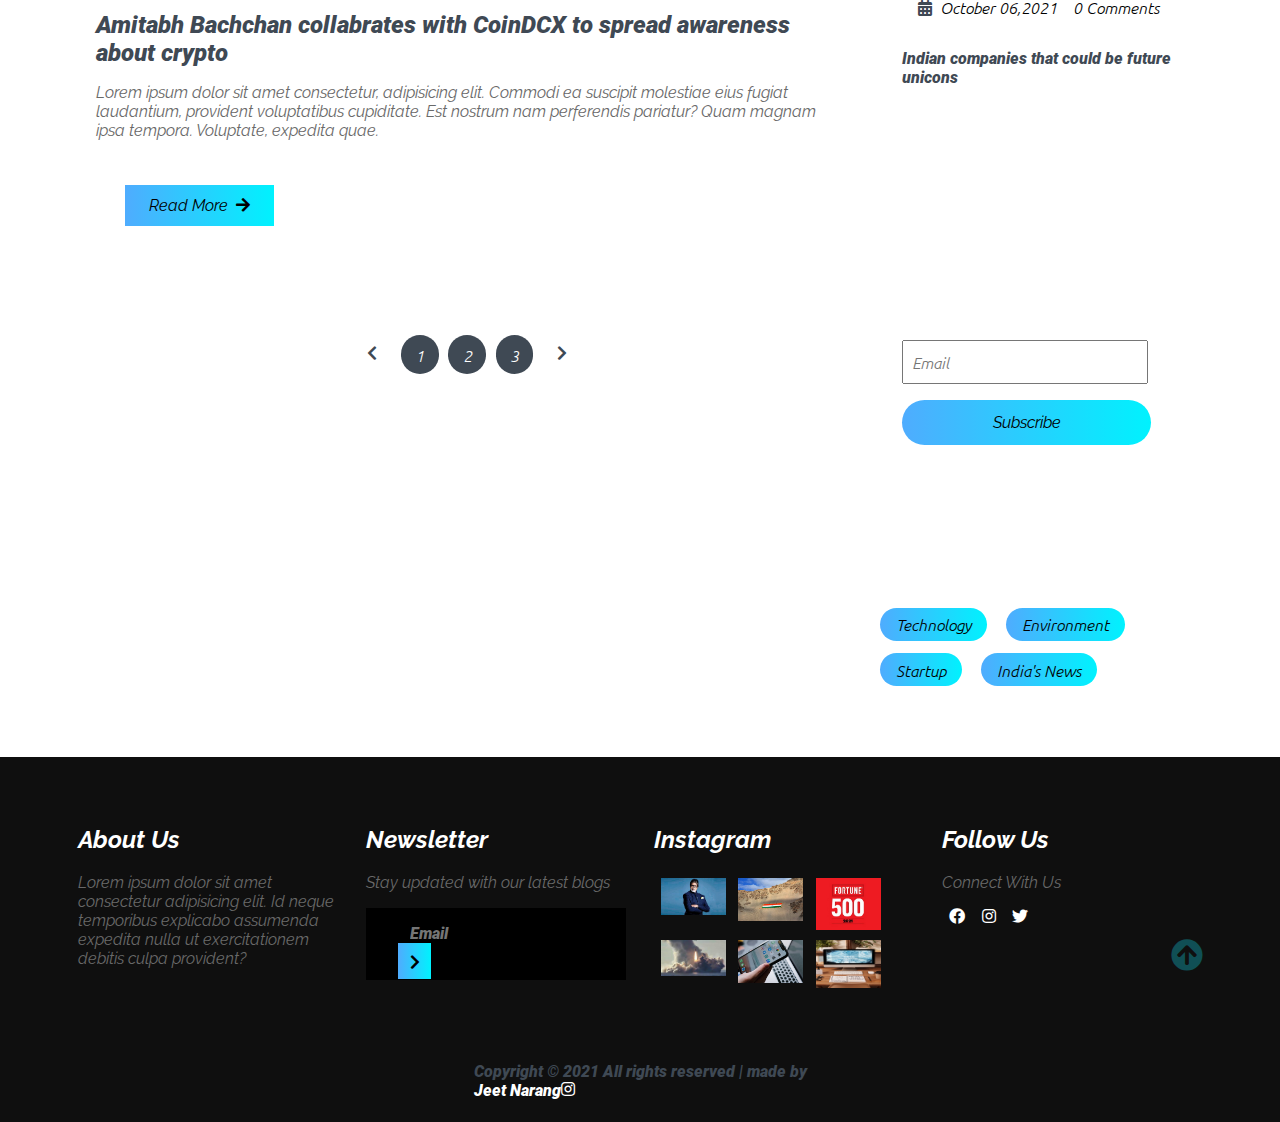
==== commit 02b0c1be: "init" ====
--- a/index.html
+++ b/index.html
@@ -3,7 +3,7 @@
   <head>
     <meta charset="UTF-8" />
     <meta http-equiv="X-UA-Compatible" content="IE=edge" />
-    <meta name="viewport" content="width=device-width, initial-scale=1.0" />
+    <meta name="viewport" content="width=device-width, initial-scale=1.0, user-scalable=no" />
     <title>The Writer Web</title>
 
     <!--Font awesome icon-->
@@ -11,9 +11,9 @@
     <link rel="stylesheet" href="./css/all.css" />
 
     <!-- -------owl-carousel-------- -->
-    <link rel="stylesheet" href="https://cdnjs.cloudflare.com/ajax/libs/OwlCarousel2/2.3.4/assets/owl.carousel.css" />
-    <link rel="stylesheet" href="https://cdnjs.cloudflare.com/ajax/libs/OwlCarousel2/2.3.4/assets/owl.carousel.min.css" />
-    <link rel="stylesheet" href="https://cdnjs.cloudflare.com/ajax/libs/OwlCarousel2/2.3.4/assets/owl.theme.default.min.css">
+    <link rel="stylesheet" href="./css/owl.theme.default.css" />
+    <link rel="stylesheet" href="./css/owl.carousel.min.css" />
+    <link rel="stylesheet" href="./css/owl.theme.default.min.css">
 
     <!--custom style-->
     <link rel="stylesheet" href="./css/style.css" />
@@ -301,11 +301,12 @@
         </div>
       </div>
     </div>
-      <div class="rights flex-row">
+    <div class="rights flex-row">
         <h4 class="text-gray">
-          Copyright &copy;2021 All rights reserved By<a href="https://www.instagram.com/jeetnarang/"> Jeet Narang</a>
+            Copyright &copy; 2021 All rights reserved | made by
+            <a href="https://www.instagram.com/jeetnarang/" target="_black">Jeet Narang <i class="fab fa-instagram"></i></a>
         </h4>
-      </div>
+    </div>
       <div class="move-up">
         <span><i class="fas fa-arrow-circle-up fa-2x"></i></span>
       </div>
@@ -317,7 +318,7 @@
   <script src="./js/jquery-3.6.0.min.js"></script>
 
   <!-- -------owl-carousel js-------- -->
-  <script src="https://cdnjs.cloudflare.com/ajax/libs/OwlCarousel2/2.3.4/owl.carousel.min.js"></script>
+  <script src="./js/owl.carousel.min.js"></script>
 
   <!--custom Javascript file-->
   <script src="./js/main.js"></script>
--- a/css/style.css
+++ b/css/style.css
@@ -503,6 +503,25 @@
 
 /* ---x-----Footer-------x---*/
 
+/*    Viewpoint less then or equal to 1130px    */
+
+@media only screen and (max-width: 1130px) {
+  .site-content .post-content > .post-image .post-info {
+    left: 2rem !important;
+    bottom: 1.2rem !important;
+    border-radius: 0% !important;
+  }
+
+  .site-content .sidebar .popular-post .post-info {
+    display: none !important;
+  }
+  footer.footer .container {
+    grid-template-columns: repeat(2, 1fr);
+  }
+}
+
+/*  x  Viewpoint less then or equal to 1130px  x  */
+
 /*    Viewpoint less then or equal to 750px    */
 
 @media only screen and (max-width: 750px) {
@@ -514,6 +533,32 @@
   .toggle-collapse {
     display: initial;
   }
+
+  main .site-content {
+    grid-template-columns: 100%;
+  }
+
+  footer.footer .container {
+    grid-template-columns: repeat(1, 1fr);
+  }
 }
 
 /*  x  Viewpoint less then or equal to 750px  x  */
+
+/*    Viewpoint less then or equal to 520px    */
+
+@media only screen and (max-width: 520px) {
+  main .blog {
+    height: 125vh;
+  }
+
+  .site-content .post-content > .post-image .post-info {
+    display: none;
+  }
+
+  footer.footer .container > div {
+    padding: 1rem 0.9rem !important;
+  }
+}
+
+/*  x  Viewpoint less then or equal to 520px  x  */
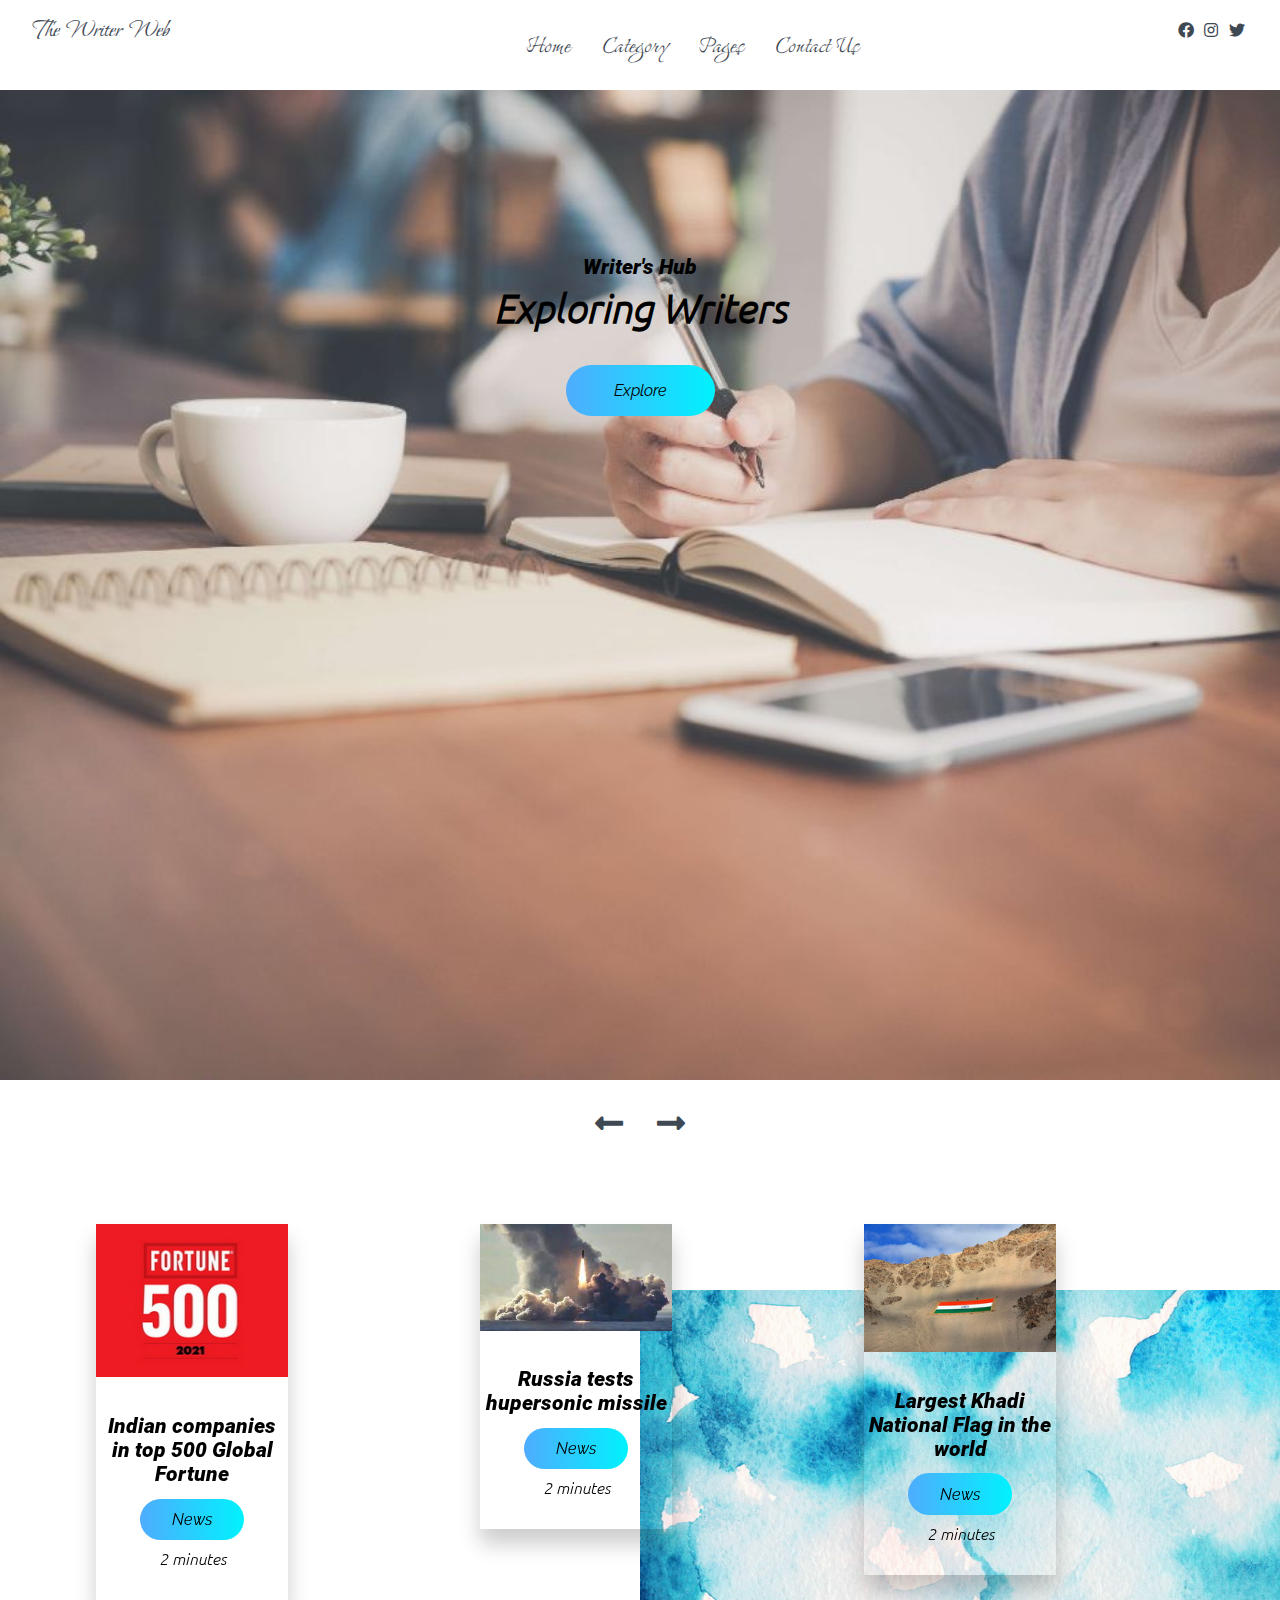
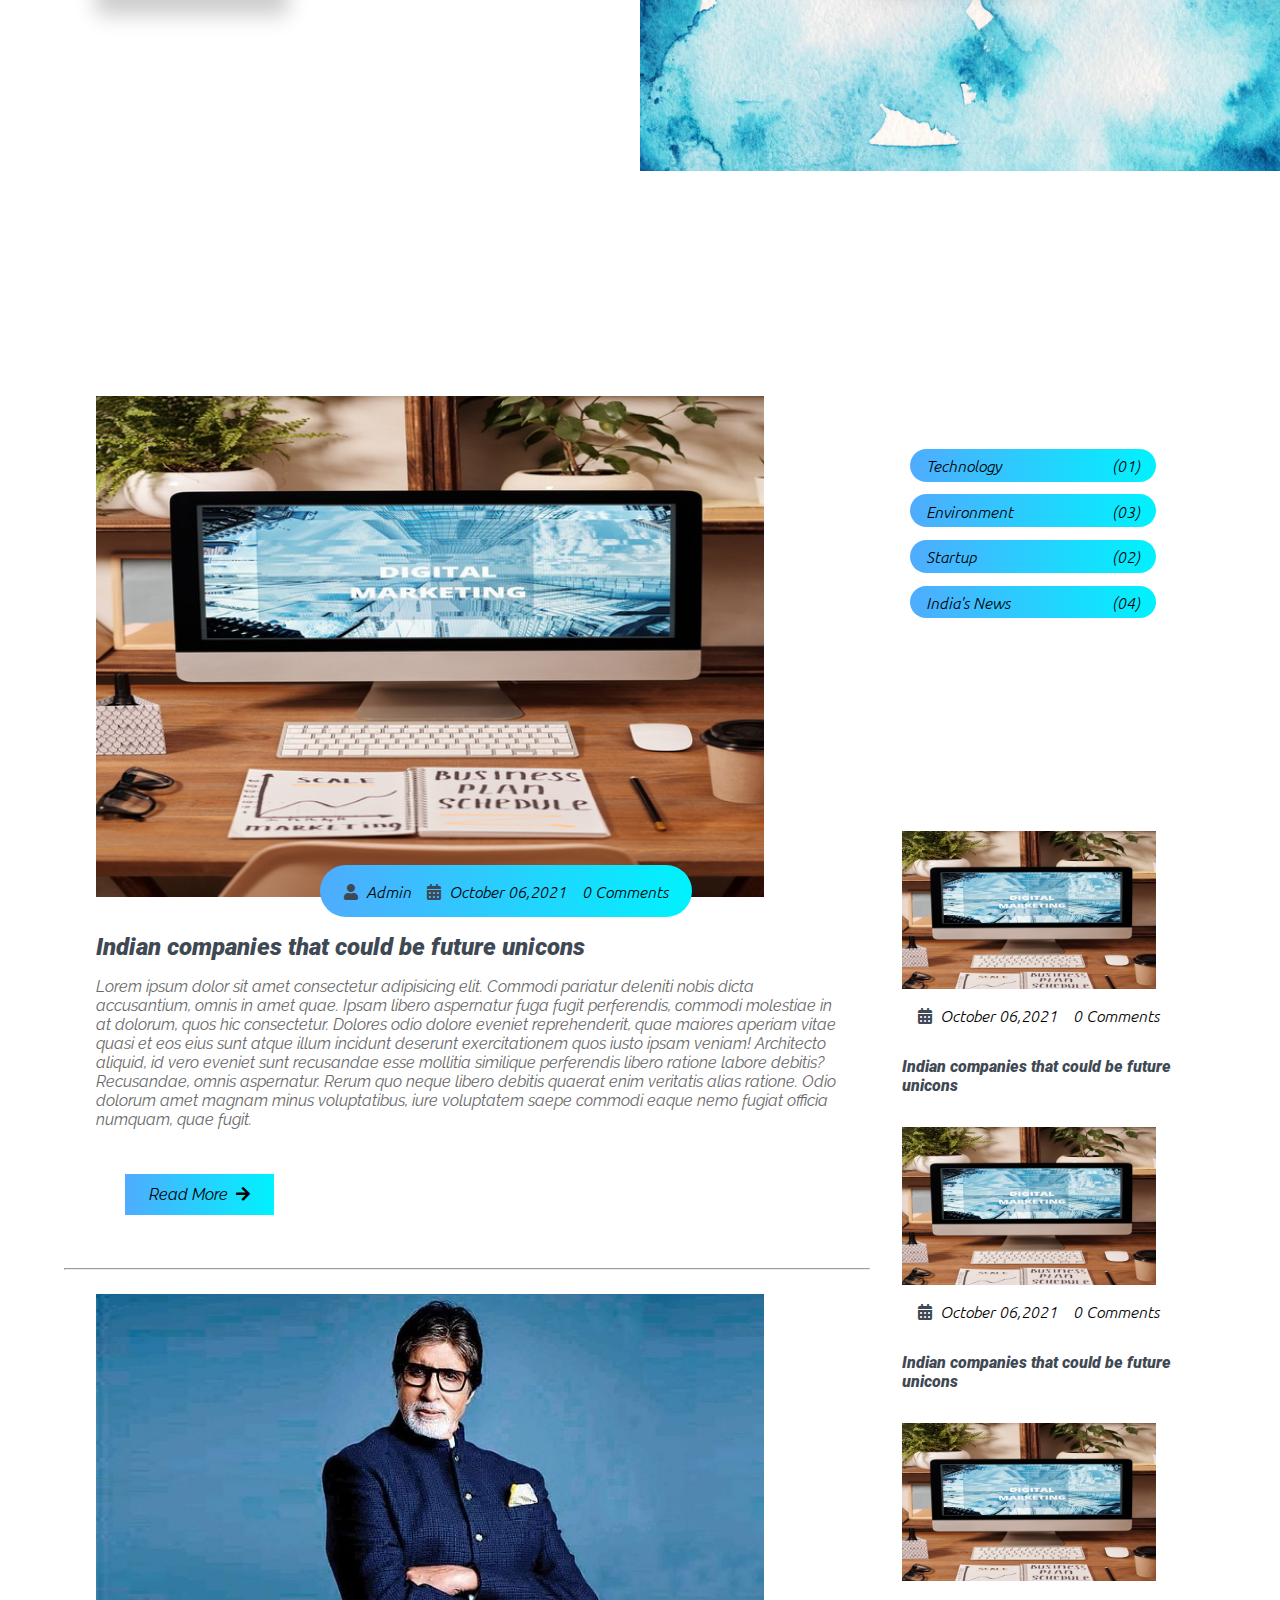
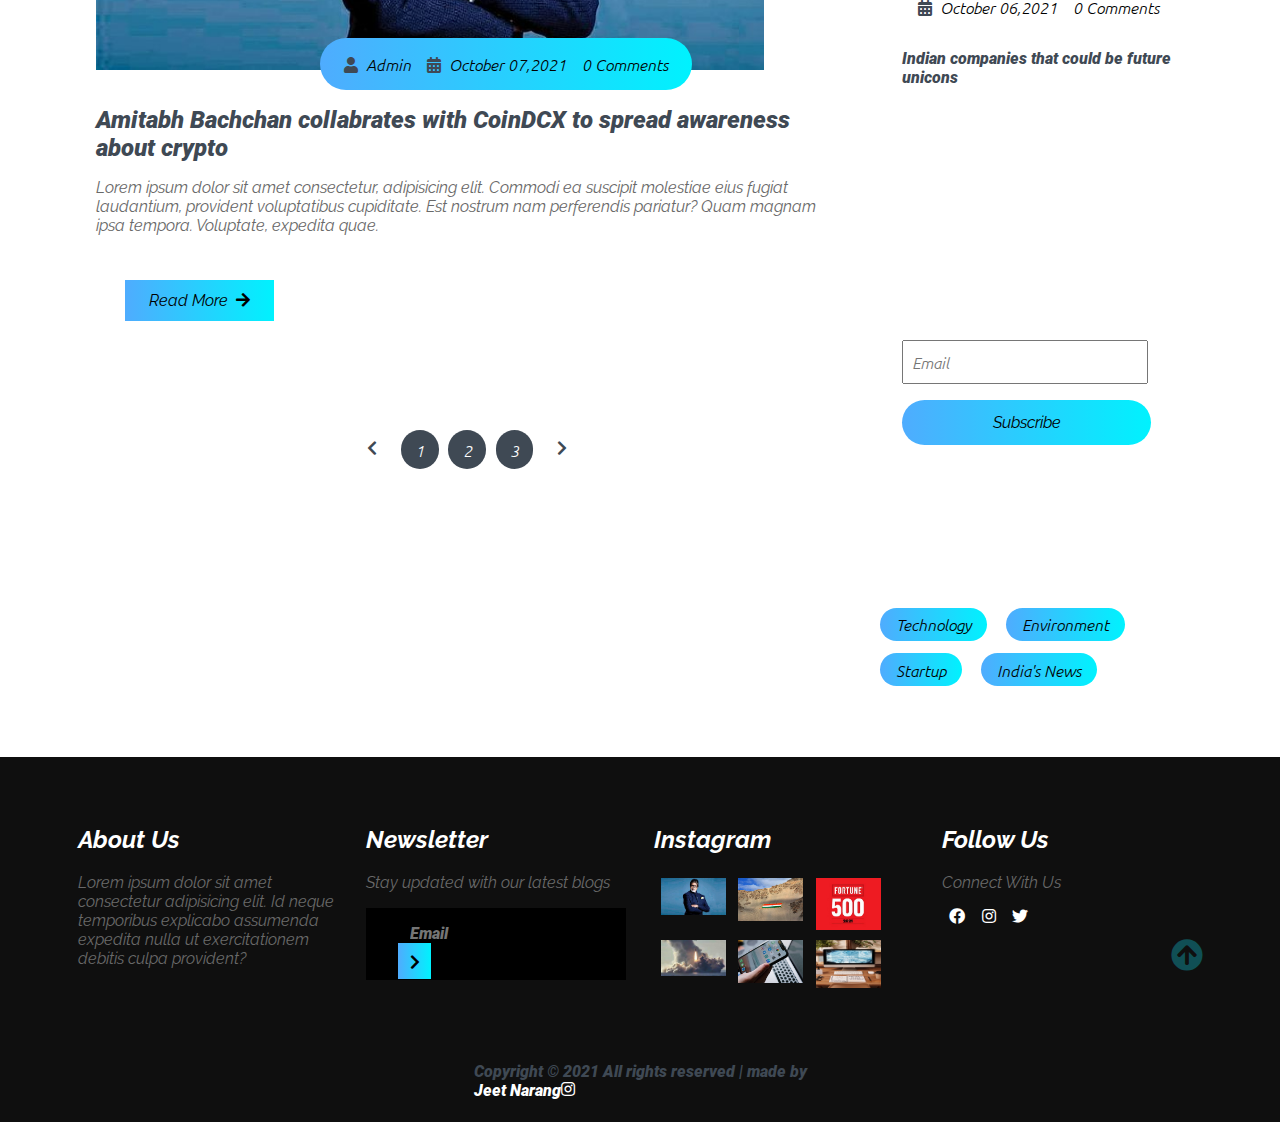
==== commit a5893d65: "init" ====
--- a/index.html
+++ b/index.html
@@ -140,8 +140,8 @@
                 </div>
                 <div class="post-title">
                   <a href="#">Indian companies that could be future unicons</a>
-                  <p>Lorem ipsum dolor sit amet consectetur, adipisicing elit. Commodi ea suscipit molestiae eius fugiat laudantium, provident voluptatibus cupiditate. Est nostrum nam perferendis pariatur? Quam magnam ipsa tempora. Voluptate, expedita quae.</p>
-                  <button class="btn post-btn">Read More&nbsp; <i class="fas fa-arrow-right"></i></button>
+                  <p>Lorem ipsum dolor sit amet consectetur adipisicing elit. Commodi pariatur deleniti nobis dicta accusantium, omnis in amet quae. Ipsam libero aspernatur fuga fugit perferendis, commodi molestiae in at dolorum, quos hic consectetur. Dolores odio dolore eveniet reprehenderit, quae maiores aperiam vitae quasi et eos eius sunt atque illum incidunt deserunt exercitationem quos iusto ipsam veniam! Architecto aliquid, id vero eveniet sunt recusandae esse mollitia similique perferendis libero ratione labore debitis? Recusandae, omnis aspernatur. Rerum quo neque libero debitis quaerat enim veritatis alias ratione. Odio dolorum amet magnam minus voluptatibus, iure voluptatem saepe commodi eaque nemo fugiat officia numquam, quae fugit.</p>
+                  <button class="btn post-btn" onclick="myonClickFn()">Read More&nbsp; <i class="fas fa-arrow-right"></i></button>
                 </div>
               </div>
               <hr>
@@ -322,5 +322,6 @@
 
   <!--custom Javascript file-->
   <script src="./js/main.js"></script>
+
   
-</html>
+</html>--- a/css/style.css
+++ b/css/style.css
@@ -561,4 +561,13 @@
   }
 }
 
+footer .rights {
+  padding: 0 1.4rem;
+  text-align: center;
+}
+
+nav .toggle-collapse {
+  width: 80% !important;
+}
+
 /*  x  Viewpoint less then or equal to 520px  x  */
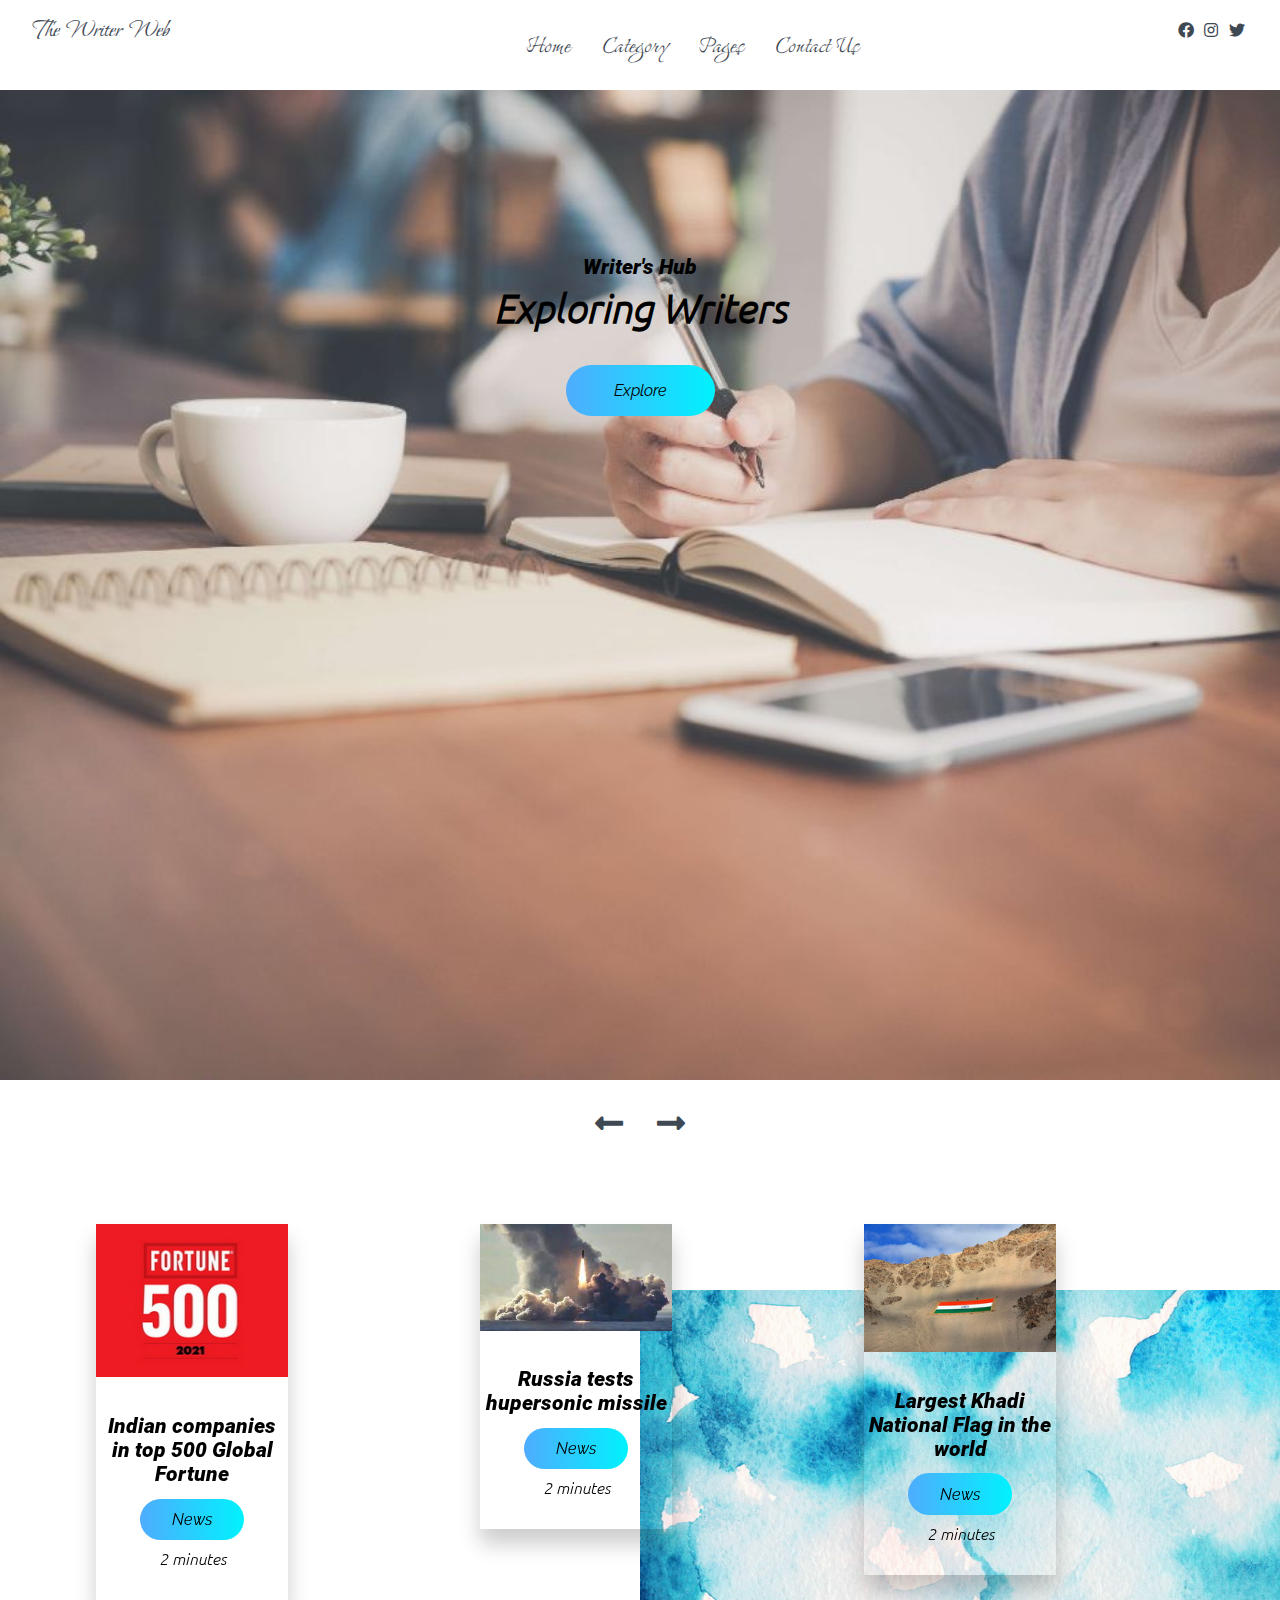
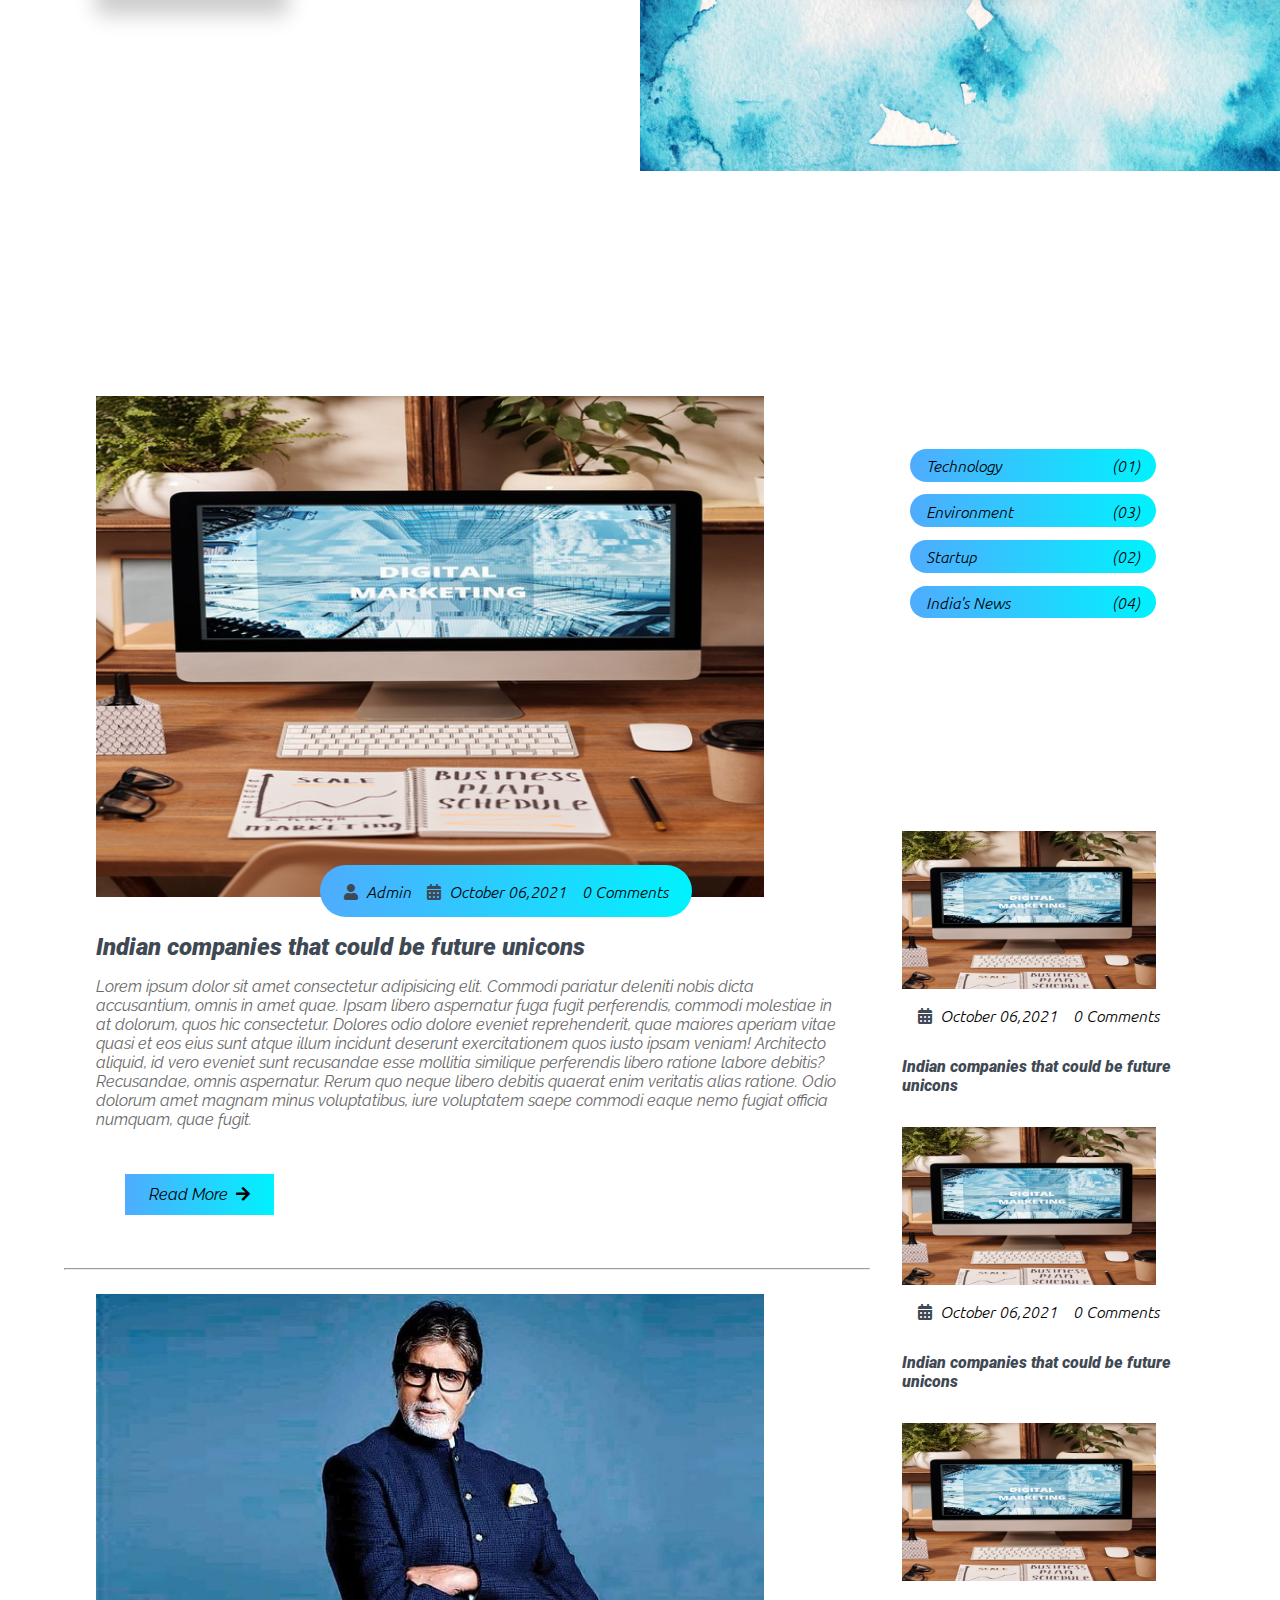
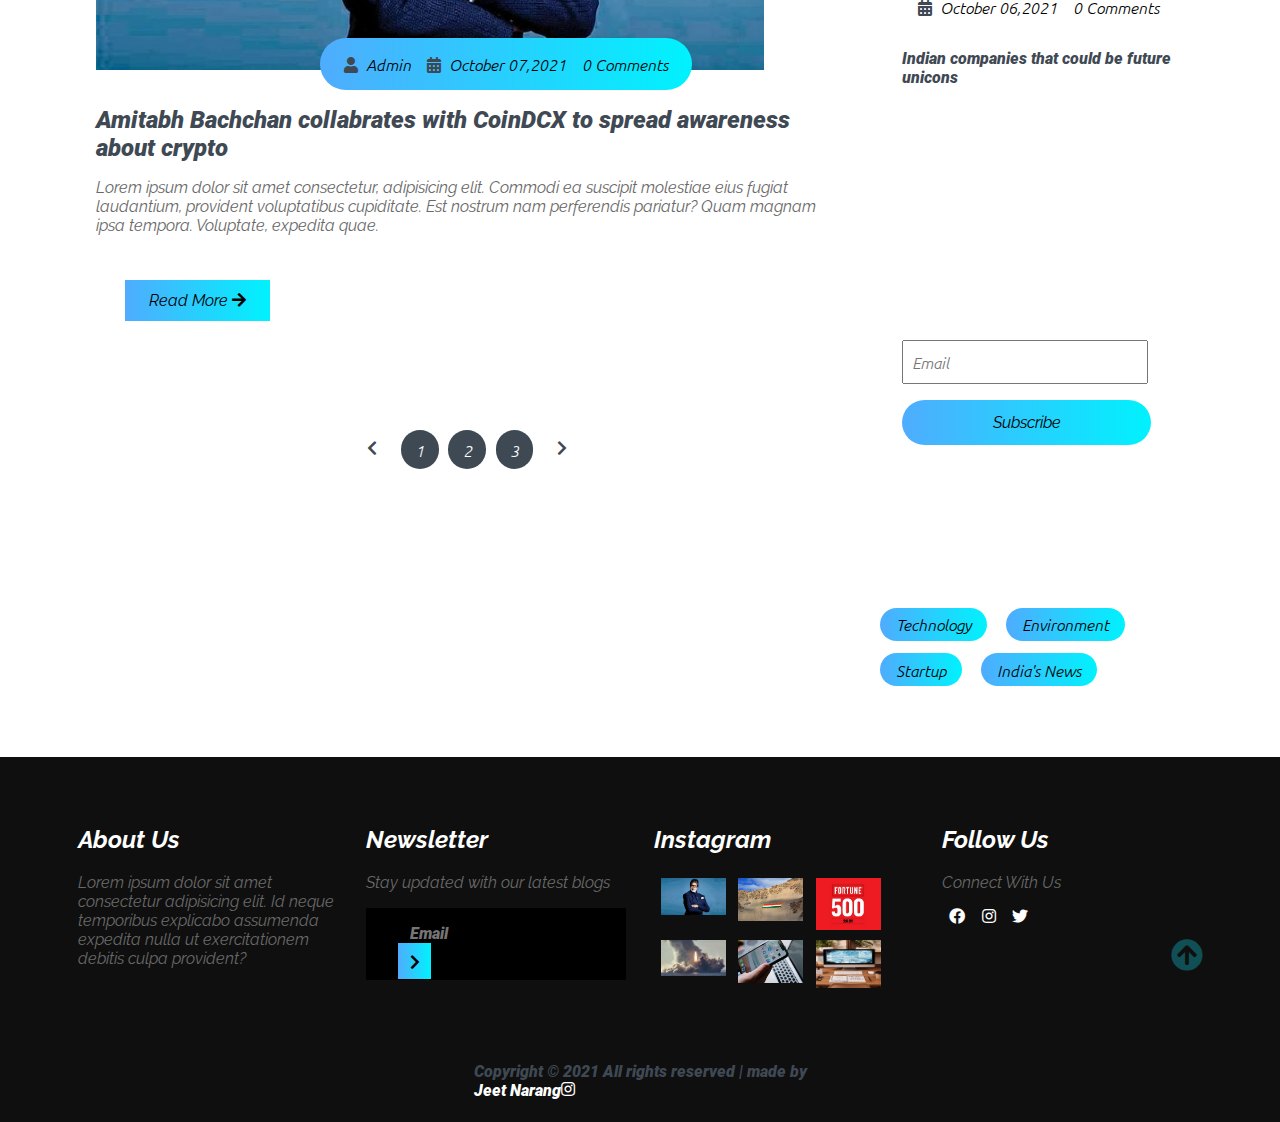
==== commit b98b66f1: "init" ====
--- a/index.html
+++ b/index.html
@@ -25,7 +25,7 @@
     <nav class="nav">
       <div class="nav-menu flex-row">
         <div class="nav-brand">
-          <a href="#" class="text-gray">The Writer Web</a>
+          <a href="index.html" class="text-gray">The Writer Web</a>
         </div>
         <div class="toggle-collapse">
           <div class="toggle-icons">
@@ -139,7 +139,7 @@
                   </div>
                 </div>
                 <div class="post-title">
-                  <a href="#">Indian companies that could be future unicons</a>
+                  <a href="indiancompanies.html" onclick="myonClickFn()">Indian companies that could be future unicons</a>
                   <p>Lorem ipsum dolor sit amet consectetur adipisicing elit. Commodi pariatur deleniti nobis dicta accusantium, omnis in amet quae. Ipsam libero aspernatur fuga fugit perferendis, commodi molestiae in at dolorum, quos hic consectetur. Dolores odio dolore eveniet reprehenderit, quae maiores aperiam vitae quasi et eos eius sunt atque illum incidunt deserunt exercitationem quos iusto ipsam veniam! Architecto aliquid, id vero eveniet sunt recusandae esse mollitia similique perferendis libero ratione labore debitis? Recusandae, omnis aspernatur. Rerum quo neque libero debitis quaerat enim veritatis alias ratione. Odio dolorum amet magnam minus voluptatibus, iure voluptatem saepe commodi eaque nemo fugiat officia numquam, quae fugit.</p>
                   <button class="btn post-btn" onclick="myonClickFn()">Read More&nbsp; <i class="fas fa-arrow-right"></i></button>
                 </div>
@@ -157,9 +157,9 @@
                   </div>
                 </div>
                 <div class="post-title">
-                  <a href="#">Amitabh Bachchan collabrates with CoinDCX to spread awareness about crypto</a>
+                  <a href="ABcollabratescoinDCX.html" >Amitabh Bachchan collabrates with CoinDCX to spread awareness about crypto</a>
                   <p>Lorem ipsum dolor sit amet consectetur, adipisicing elit. Commodi ea suscipit molestiae eius fugiat laudantium, provident voluptatibus cupiditate. Est nostrum nam perferendis pariatur? Quam magnam ipsa tempora. Voluptate, expedita quae.</p>
-                  <button class="btn post-btn">Read More&nbsp; <i class="fas fa-arrow-right"></i></button>
+                  <button class="btn post-btn" > Read More&nbsp;<i class="fas fa-arrow-right"></i></button>
                 </div>
               </div>
               <div class="pagination flex-row">
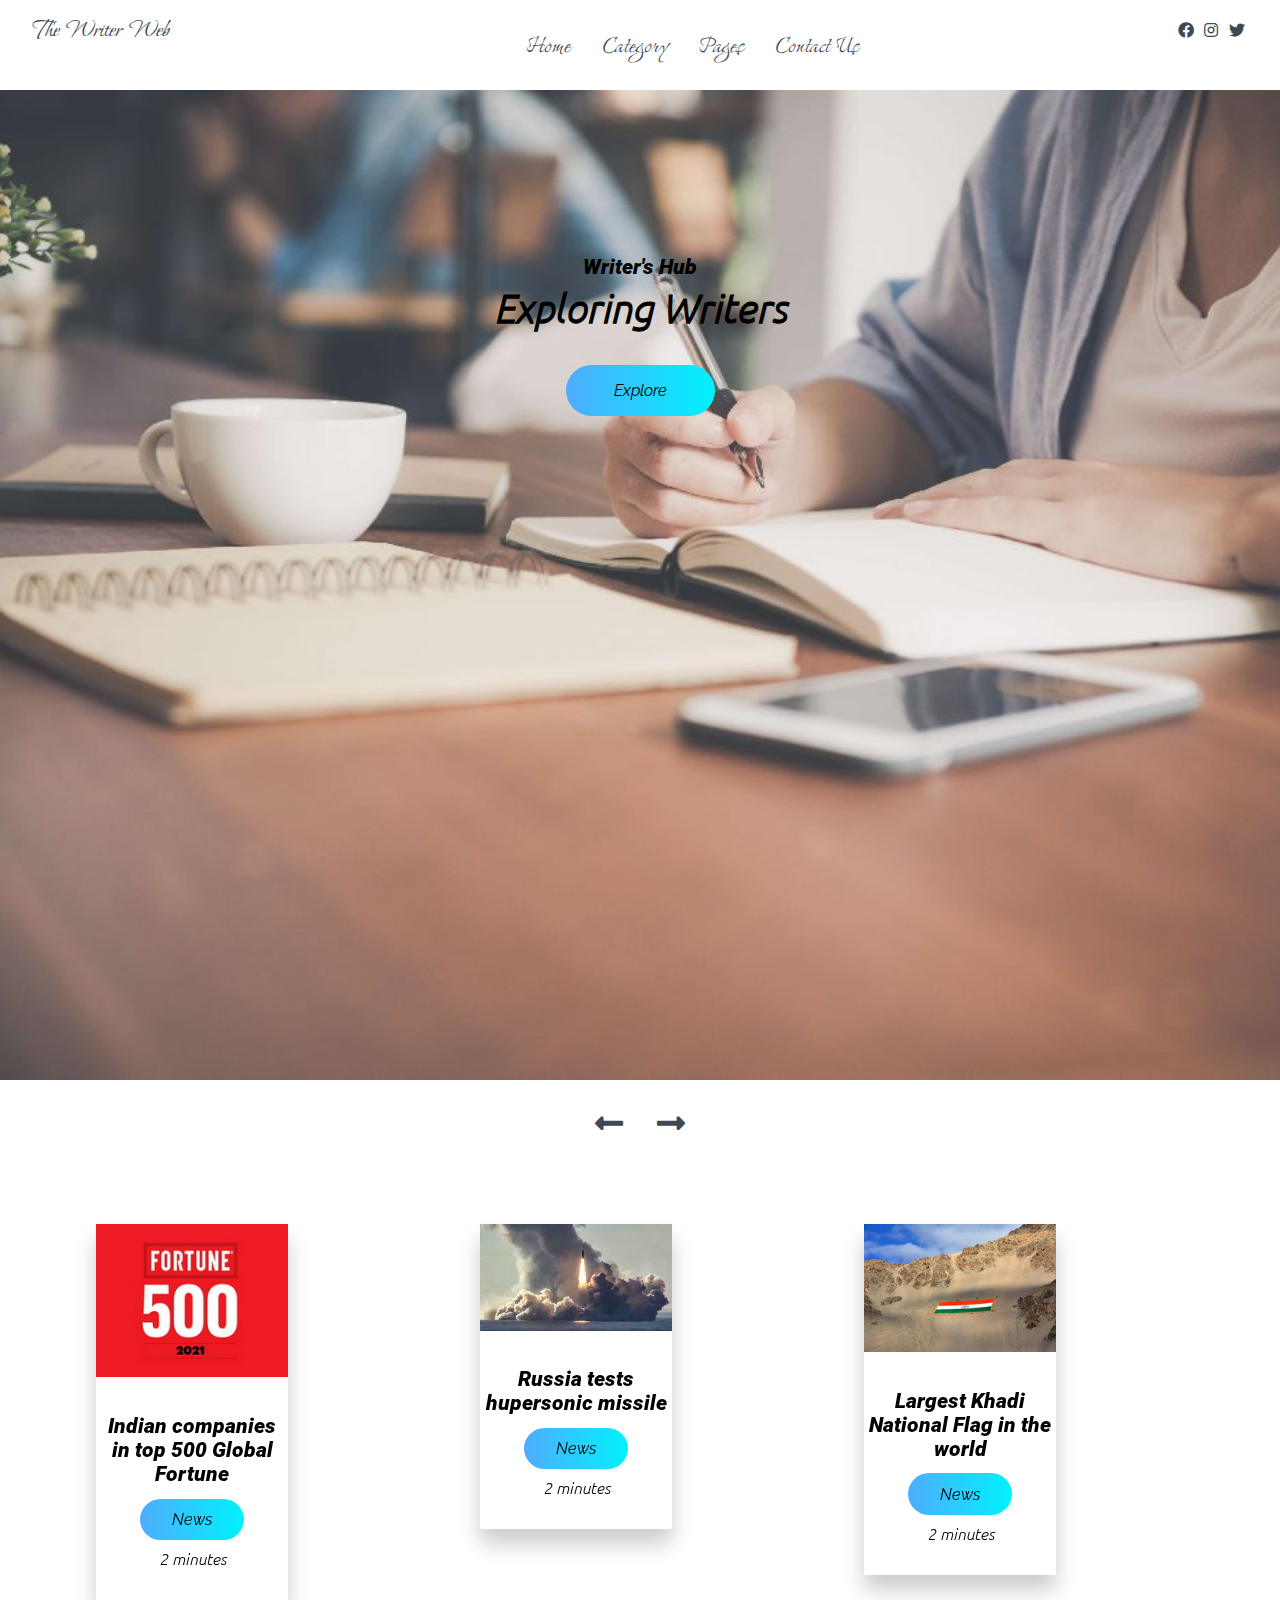
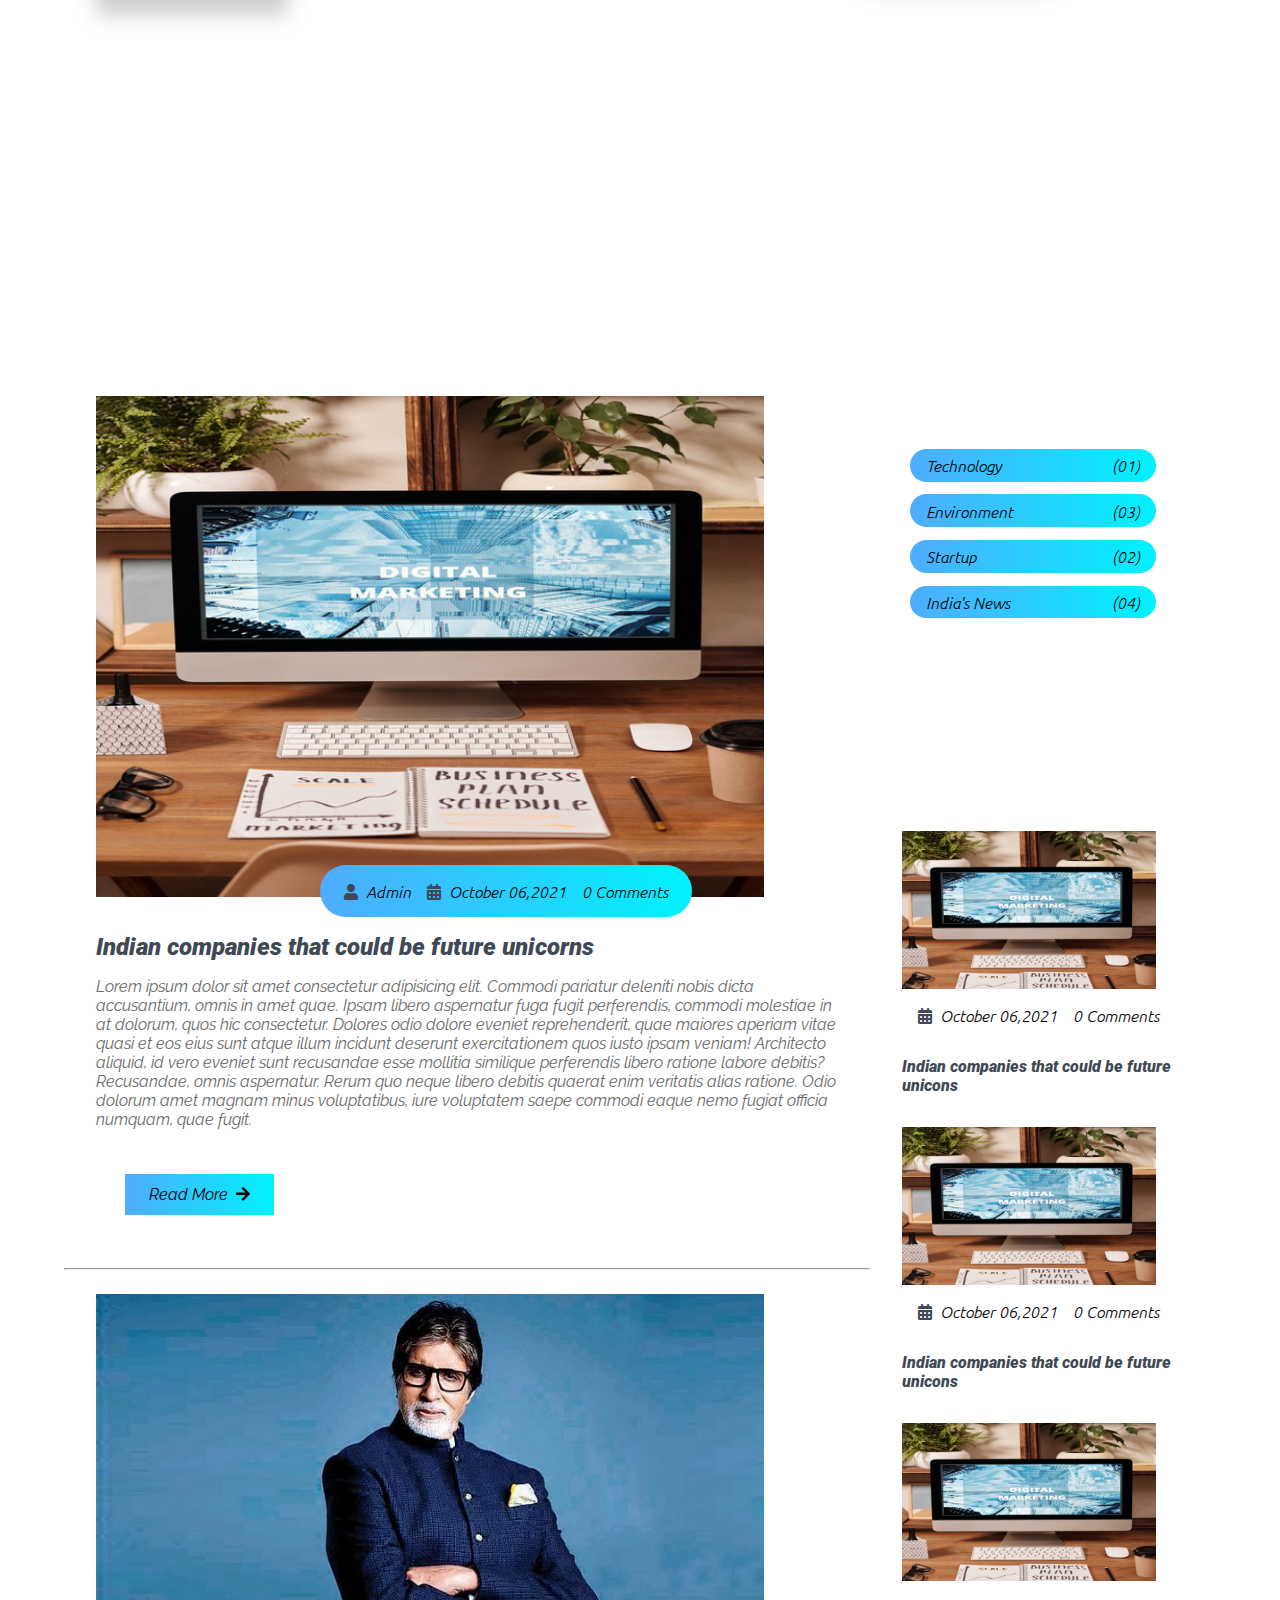
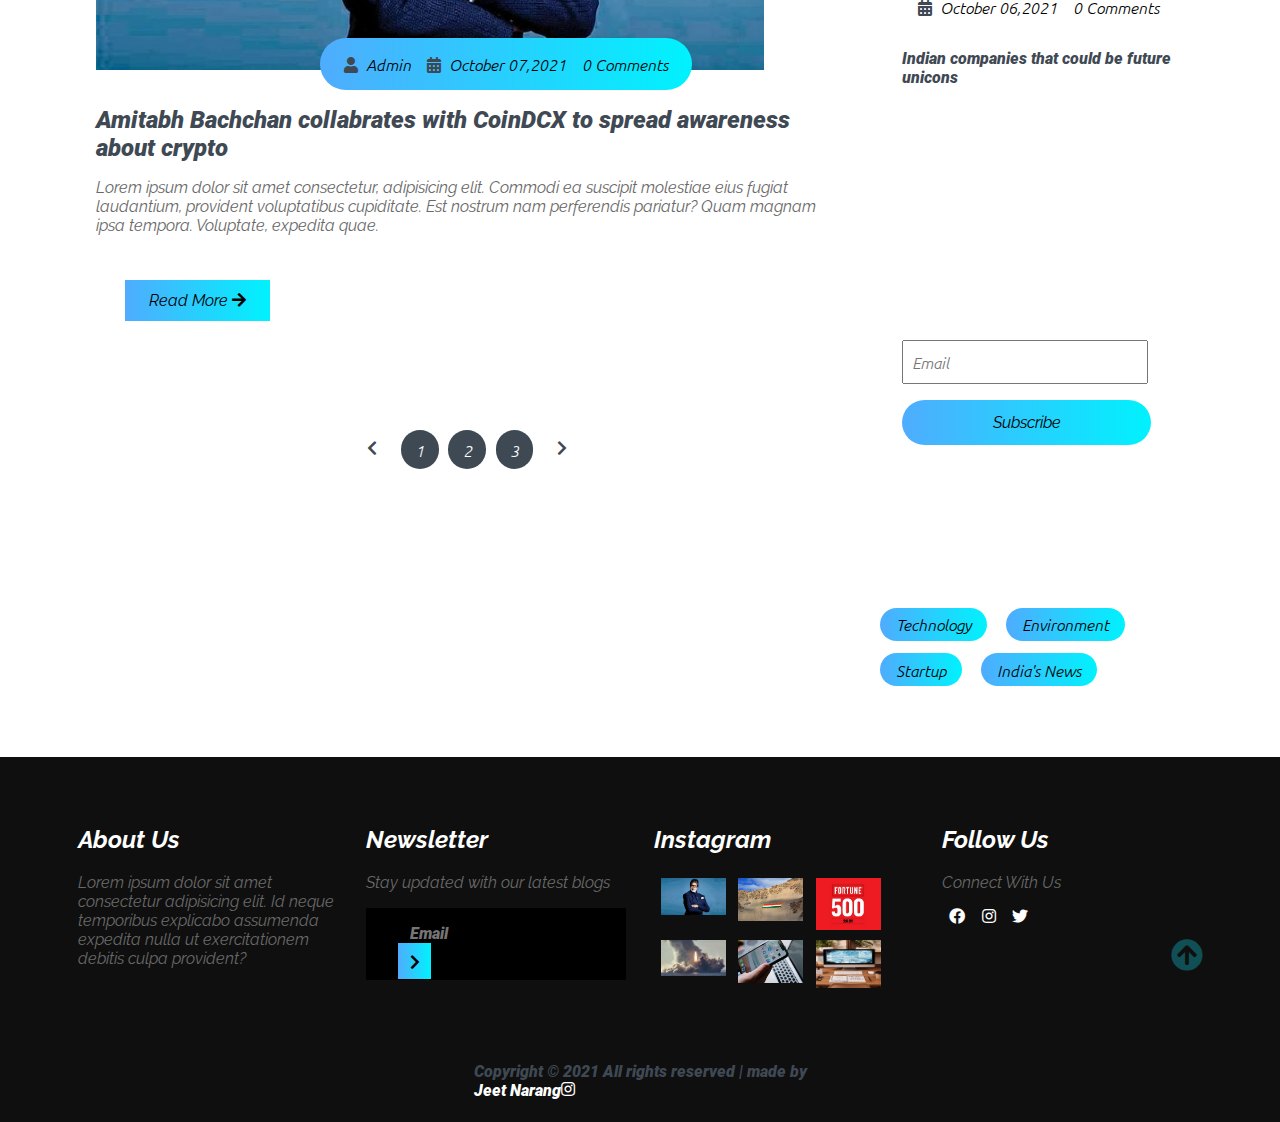
==== commit 1956264f: "init" ====
--- a/index.html
+++ b/index.html
@@ -35,7 +35,7 @@
         <div>
           <ul class="nav-items">
             <li class="nav-links">
-              <a href="#">Home</a>
+              <a href="index.html">Home</a>
             </li>
             <li class="nav-links">
               <a href="#">Category</a>
@@ -139,7 +139,7 @@
                   </div>
                 </div>
                 <div class="post-title">
-                  <a href="indiancompanies.html" onclick="myonClickFn()">Indian companies that could be future unicons</a>
+                  <a href="indiancompanies.html" onclick="myonClickFn()">Indian companies that could be future unicorns</a>
                   <p>Lorem ipsum dolor sit amet consectetur adipisicing elit. Commodi pariatur deleniti nobis dicta accusantium, omnis in amet quae. Ipsam libero aspernatur fuga fugit perferendis, commodi molestiae in at dolorum, quos hic consectetur. Dolores odio dolore eveniet reprehenderit, quae maiores aperiam vitae quasi et eos eius sunt atque illum incidunt deserunt exercitationem quos iusto ipsam veniam! Architecto aliquid, id vero eveniet sunt recusandae esse mollitia similique perferendis libero ratione labore debitis? Recusandae, omnis aspernatur. Rerum quo neque libero debitis quaerat enim veritatis alias ratione. Odio dolorum amet magnam minus voluptatibus, iure voluptatem saepe commodi eaque nemo fugiat officia numquam, quae fugit.</p>
                   <button class="btn post-btn" onclick="myonClickFn()">Read More&nbsp; <i class="fas fa-arrow-right"></i></button>
                 </div>
--- a/css/style.css
+++ b/css/style.css
@@ -210,7 +210,6 @@
 /*---------------Blog Carousel--------------*/
 
 .blog {
-  background: url(..//Assets/abstract.jpg);
   background-repeat: no-repeat;
   background-position: right;
   height: 100vh;
